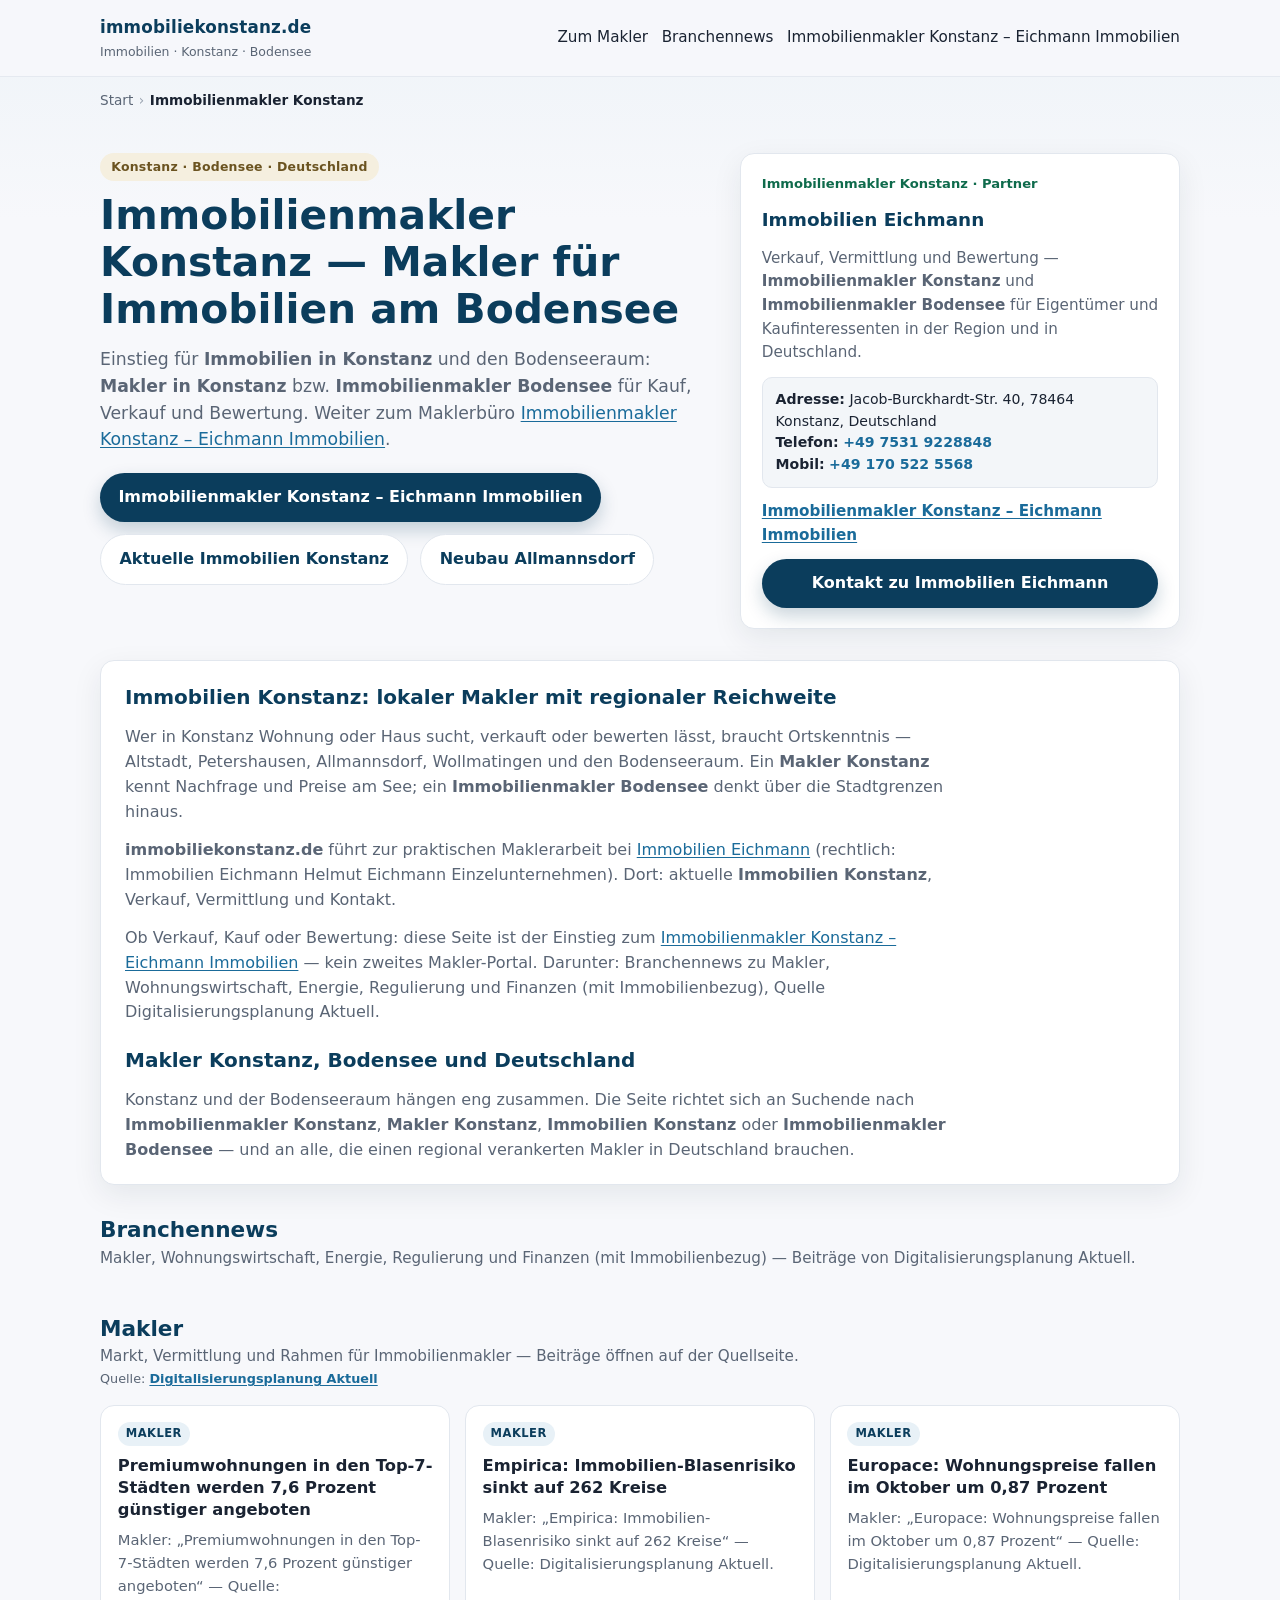
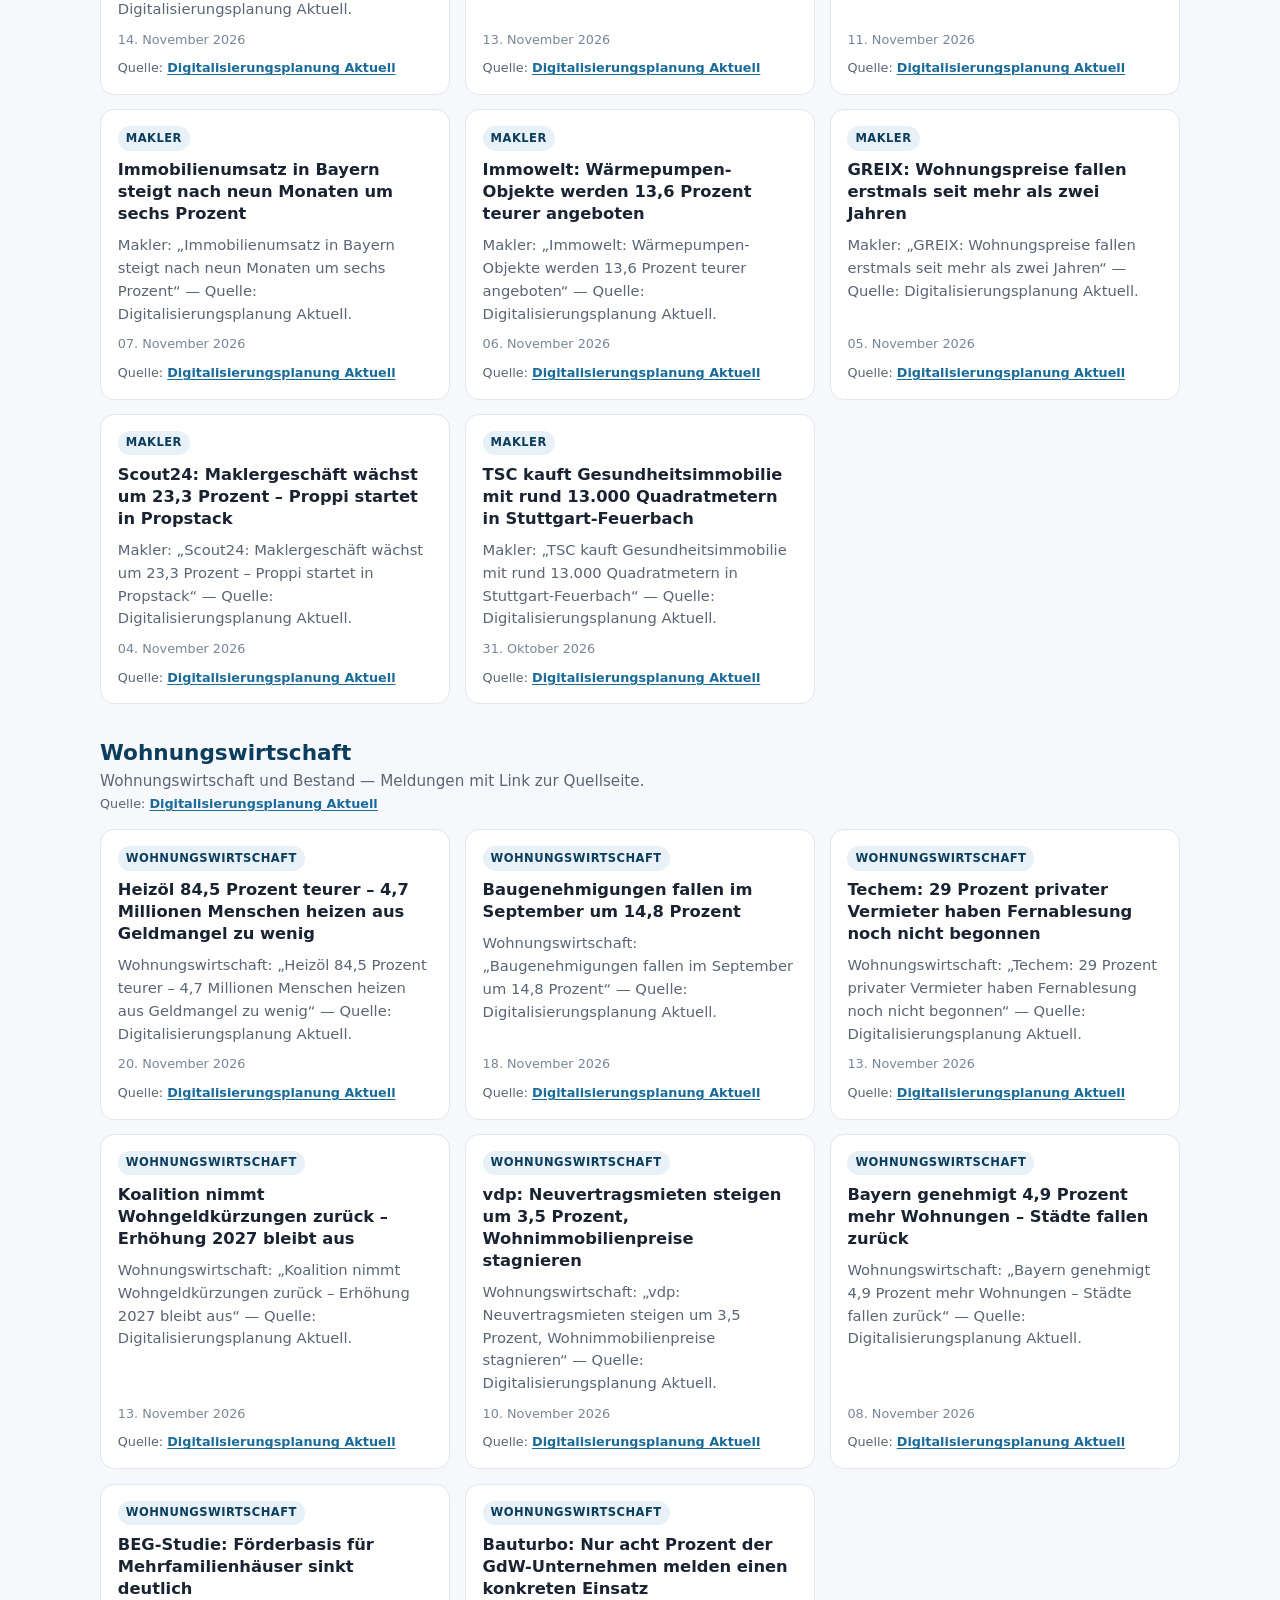
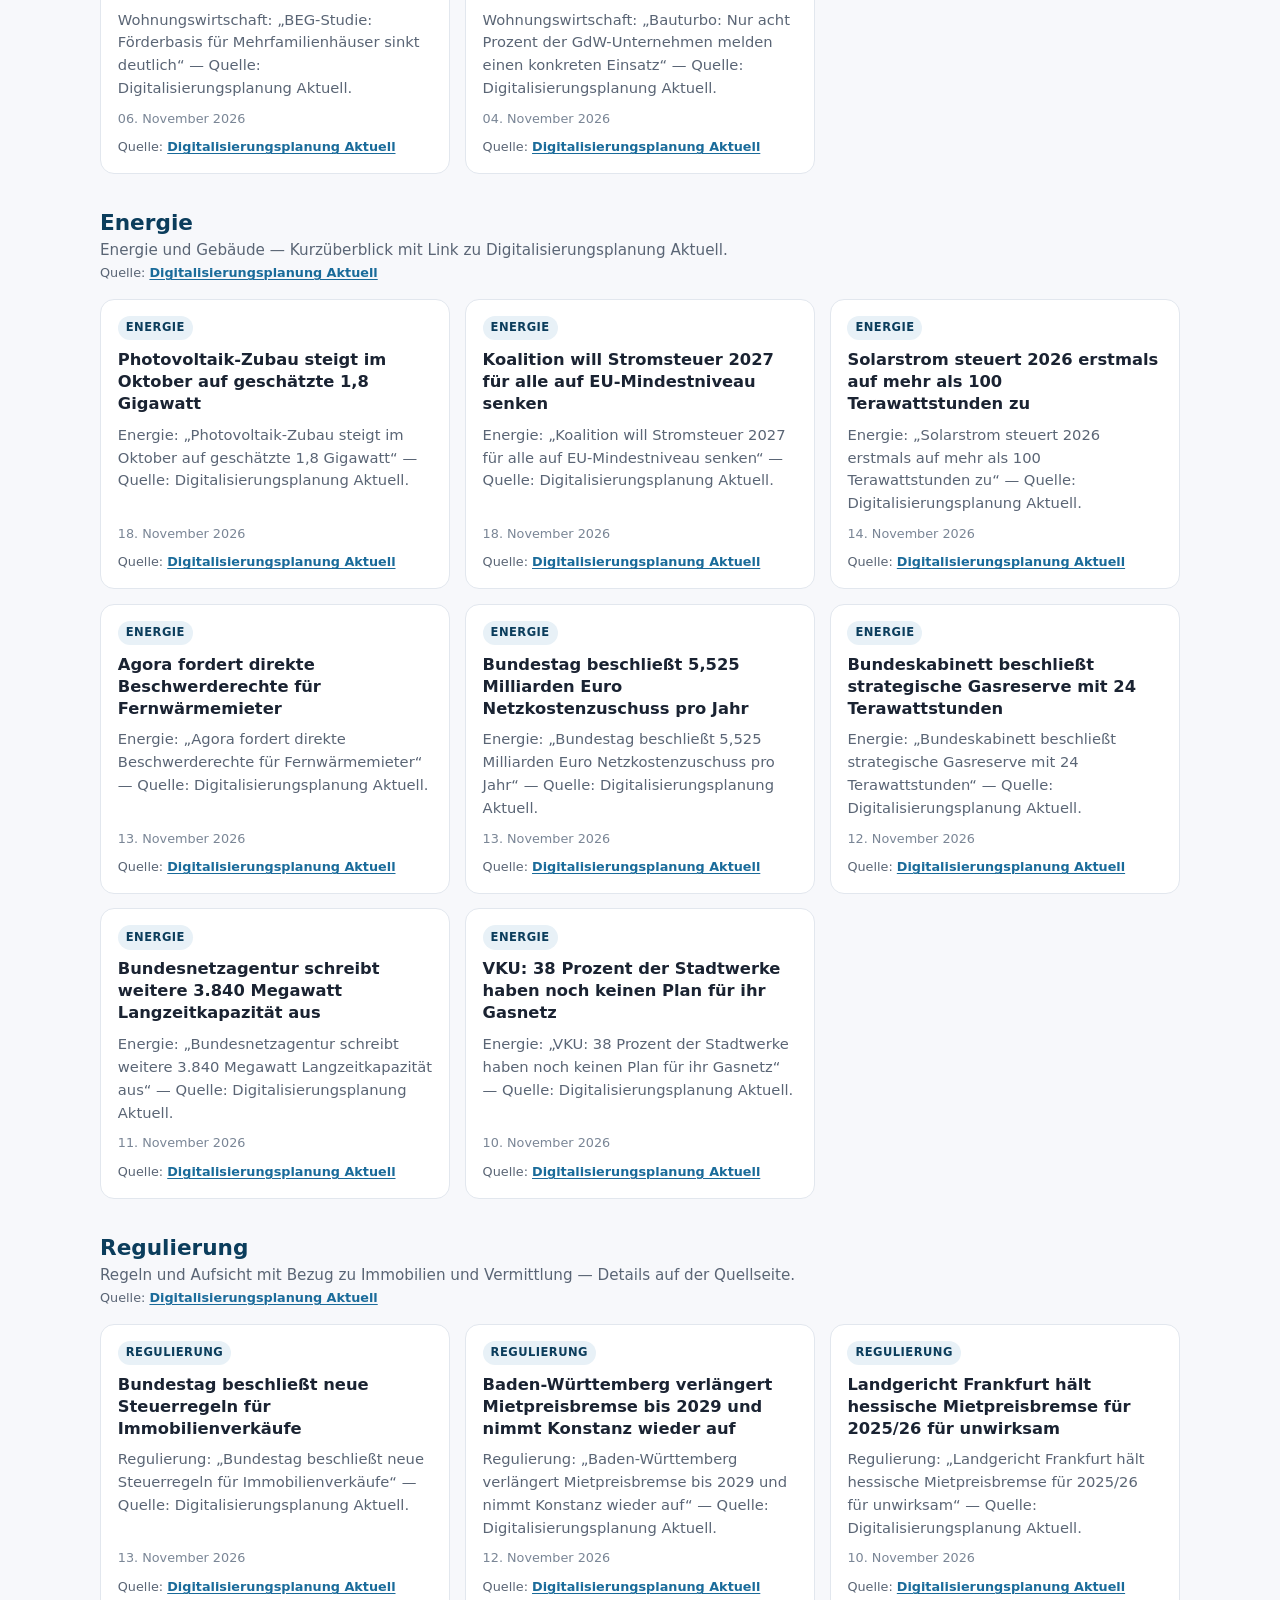
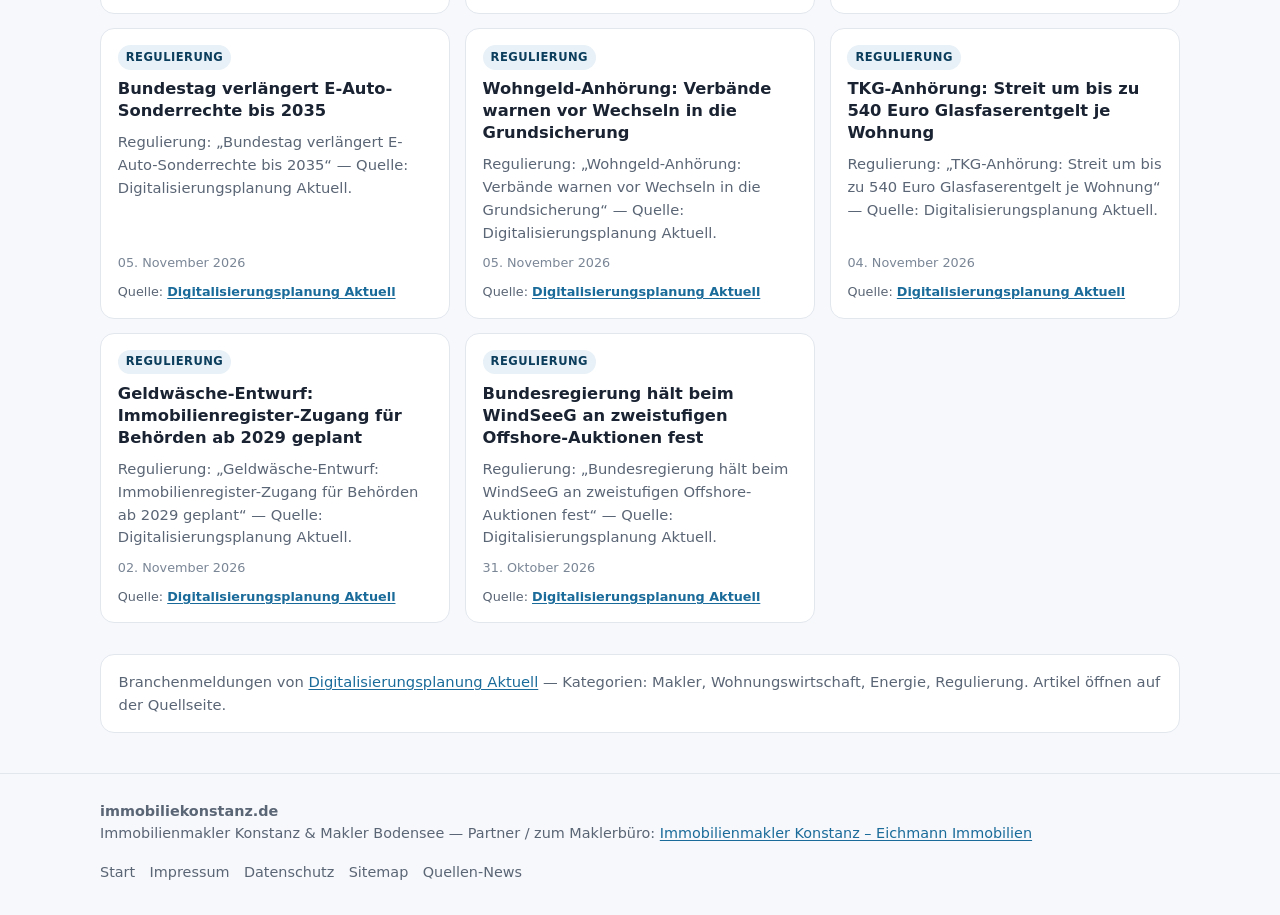
==== index.html @ 588bb0be "chore(news): refresh aggregated Branchennews" ====
<!DOCTYPE html>
<html lang="de">
<head>
  <meta charset="utf-8">
  <meta name="viewport" content="width=device-width, initial-scale=1">
  <title>Immobilienmakler Konstanz | Makler Konstanz &amp; Bodensee – Immobilien Eichmann</title>
  <meta name="description" content="Immobilienmakler Konstanz und Makler am Bodensee: immobiliekonstanz.de verweist auf Immobilien Eichmann — Partner und Maklerbüro für Kauf, Verkauf und Bewertung in Konstanz, der Region und in Deutschland.">
  <meta name="robots" content="index,follow">
  <meta name="geo.region" content="DE-BW">
  <meta name="geo.placename" content="Konstanz">
  <meta name="geo.position" content="47.6779;9.1732">
  <meta name="ICBM" content="47.6779, 9.1732">
  <link rel="canonical" href="https://immobiliekonstanz.de/">
  <meta property="og:type" content="website">
  <meta property="og:site_name" content="immobiliekonstanz.de">
  <meta property="og:title" content="Immobilienmakler Konstanz | Makler Konstanz &amp; Bodensee – Immobilien Eichmann">
  <meta property="og:description" content="Makler Konstanz und Immobilienmakler Bodensee: zum Maklerbüro Immobilien Eichmann für Objekte, Bewertung und Beratung in Konstanz und der Region.">
  <meta property="og:url" content="https://immobiliekonstanz.de/">
  <meta property="og:locale" content="de_DE">
  <meta property="og:image" content="https://immobilieneichmann.de/assets/share-card-plain-v2.jpg">
  <meta property="og:image:width" content="1200">
  <meta property="og:image:height" content="630">
  <meta property="og:image:alt" content="Immobilien Eichmann – Immobilienmakler in Konstanz">
  <meta name="twitter:card" content="summary_large_image">
  <meta name="twitter:title" content="Immobilienmakler Konstanz | Makler Konstanz – Immobilien Eichmann">
  <meta name="twitter:description" content="Landing für Immobilien und Makler in Konstanz am Bodensee — Partner: Immobilien Eichmann (Maklerbüro).">
  <meta name="twitter:image" content="https://immobilieneichmann.de/assets/share-card-plain-v2.jpg">
  <script type="application/ld+json">
  {
    "@context": "https://schema.org",
    "@graph": [
      {
        "@type": "WebSite",
        "@id": "https://immobiliekonstanz.de/#website",
        "url": "https://immobiliekonstanz.de/",
        "name": "immobiliekonstanz.de",
        "description": "Einstiegsseite für Immobilienmakler Konstanz, Makler Konstanz und Immobilien am Bodensee mit Verweis auf das Maklerbüro Immobilien Eichmann.",
        "inLanguage": "de-DE",
        "publisher": { "@id": "https://immobiliekonstanz.de/#localbusiness" }
      },
      {
        "@type": ["RealEstateAgent", "LocalBusiness"],
        "@id": "https://immobiliekonstanz.de/#localbusiness",
        "name": "Immobilien Eichmann",
        "legalName": "Immobilien Eichmann Helmut Eichmann Einzelunternehmen",
        "alternateName": ["Eichmann Immobilien", "immobiliekonstanz.de"],
        "url": "https://immobiliekonstanz.de/",
        "sameAs": [
          "https://immobilieneichmann.de/",
          "https://www.immowelt.de/profil/3b18336c6a2e401da38e9cc20268270d"
        ],
        "description": "Immobilienmakler in Konstanz und am Bodensee: Verkauf, Vermittlung und Bewertung von Immobilien in Konstanz, der Region und in Deutschland.",
        "telephone": ["+491705225568", "+4975319228848"],
        "email": "info@immobilien-eichmann.com",
        "image": "https://immobilieneichmann.de/assets/share-card-plain-v2.jpg",
        "logo": "https://immobilieneichmann.de/assets/logo.svg?v=house-orig-v1",
        "priceRange": "€€€",
        "address": {
          "@type": "PostalAddress",
          "streetAddress": "Jacob-Burckhardt-Str. 40",
          "addressLocality": "Konstanz",
          "postalCode": "78464",
          "addressRegion": "Baden-Württemberg",
          "addressCountry": "DE"
        },
        "geo": {
          "@type": "GeoCoordinates",
          "latitude": 47.6779,
          "longitude": 9.1732
        },
        "areaServed": [
          {
            "@type": "City",
            "name": "Konstanz",
            "containedInPlace": {
              "@type": "AdministrativeArea",
              "name": "Baden-Württemberg"
            }
          },
          {
            "@type": "AdministrativeArea",
            "name": "Bodensee"
          },
          {
            "@type": "Country",
            "name": "Deutschland"
          }
        ],
        "knowsAbout": [
          "Immobilienmakler Konstanz",
          "Makler Konstanz",
          "Immobilien Konstanz",
          "Immobilienmakler Bodensee",
          "Makler Deutschland",
          "Immobilienverkauf Konstanz",
          "Immobilienbewertung Konstanz"
        ],
        "founder": {
          "@type": "Person",
          "name": "Helmut Eichmann"
        },
        "openingHoursSpecification": {
          "@type": "OpeningHoursSpecification",
          "description": "Termine nach Vereinbarung"
        }
      },
      {
        "@type": "WebPage",
        "@id": "https://immobiliekonstanz.de/#webpage",
        "url": "https://immobiliekonstanz.de/",
        "name": "Immobilienmakler Konstanz | Makler Konstanz & Bodensee – Immobilien Eichmann",
        "isPartOf": { "@id": "https://immobiliekonstanz.de/#website"},
        "about": { "@id": "https://immobiliekonstanz.de/#localbusiness" },
        "primaryImageOfPage": {
          "@type": "ImageObject",
          "url": "https://immobilieneichmann.de/assets/share-card-plain-v2.jpg"
        },
        "description": "Einstiegsseite für Immobilienmakler Konstanz und Makler am Bodensee — Partner: Immobilien Eichmann (Maklerbüro).",
        "inLanguage": "de-DE",
        "relatedLink": "https://immobilieneichmann.de/",
        "significantLink": [
          "https://immobilieneichmann.de/",
          "https://immobilieneichmann.de/#angebote",
          "https://immobilieneichmann.de/kontakt.html"
        ],
        "breadcrumb": { "@id": "https://immobiliekonstanz.de/#breadcrumb" }
      },
      {
        "@type": "BreadcrumbList",
        "@id": "https://immobiliekonstanz.de/#breadcrumb",
        "itemListElement": [
          {
            "@type": "ListItem",
            "position": 1,
            "name": "Start",
            "item": "https://immobiliekonstanz.de/"
          },
          {
            "@type": "ListItem",
            "position": 2,
            "name": "Immobilienmakler Konstanz",
            "item": "https://immobiliekonstanz.de/#eichmann"
          }
        ]
      }
    ]
  }
  </script>
  <link rel="icon" href="/assets/favicon.svg" type="image/svg+xml">
  <link rel="icon" href="/assets/favicon-32.png" type="image/png" sizes="32x32">
  <link rel="apple-touch-icon" href="/assets/apple-touch-icon.png" sizes="180x180">
  <link rel="stylesheet" href="css/styles.css">
</head>
<body>
  <header class="site-header">
    <div class="shell header-inner">
      <a class="brand" href="/">
        <strong>immobiliekonstanz.de</strong>
        <span>Immobilien · Konstanz · Bodensee</span>
      </a>
      <nav class="nav" aria-label="Hauptnavigation">
        <a href="#eichmann">Zum Makler</a>
        <a href="#branchennews">Branchennews</a>
        <a href="https://immobilieneichmann.de/" rel="noopener noreferrer">Immobilienmakler Konstanz – Eichmann Immobilien</a>
      </nav>
    </div>
  </header>

  <main>
    <nav class="shell breadcrumb" aria-label="Brotkrumen">
      <ol>
        <li><a href="/">Start</a></li>
        <li aria-current="page">Immobilienmakler Konstanz</li>
      </ol>
    </nav>

    <section class="hero">
      <div class="shell hero-grid">
        <div>
          <span class="eyebrow">Konstanz · Bodensee · Deutschland</span>
          <h1>Immobilienmakler Konstanz — Makler für Immobilien am Bodensee</h1>
          <p class="lead">
            Einstieg für <strong>Immobilien in Konstanz</strong> und den Bodenseeraum:
            <strong>Makler in Konstanz</strong> bzw. <strong>Immobilienmakler Bodensee</strong> für Kauf,
            Verkauf und Bewertung.
            Weiter zum Maklerbüro
            <a href="https://immobilieneichmann.de/" rel="noopener noreferrer">Immobilienmakler Konstanz – Eichmann Immobilien</a>.
          </p>
          <div class="cta-row">
            <a class="button" href="https://immobilieneichmann.de/" rel="noopener noreferrer">Immobilienmakler Konstanz – Eichmann Immobilien</a>
            <a class="button secondary" href="https://immobilieneichmann.de/#angebote" rel="noopener noreferrer">Aktuelle Immobilien Konstanz</a>
            <a class="button secondary" href="https://immobilieneichmann.de/allmannsdorf.html" rel="noopener noreferrer">Neubau Allmannsdorf</a>
          </div>
        </div>
        <aside class="hero-card" id="eichmann">
          <p class="meta">Immobilienmakler Konstanz · Partner</p>
          <h2>Immobilien Eichmann</h2>
          <p>
            Verkauf, Vermittlung und Bewertung —
            <strong>Immobilienmakler Konstanz</strong> und <strong>Immobilienmakler Bodensee</strong>
            für Eigentümer und Kaufinteressenten in der Region und in Deutschland.
          </p>
          <p class="nap">
            <strong>Adresse:</strong> Jacob-Burckhardt-Str.&nbsp;40, 78464 Konstanz, Deutschland<br>
            <strong>Telefon:</strong> <a href="tel:+4975319228848">+49&nbsp;7531&nbsp;9228848</a><br>
            <strong>Mobil:</strong> <a href="tel:+491705225568">+49&nbsp;170&nbsp;522&nbsp;5568</a>
          </p>
          <p><a href="https://immobilieneichmann.de/" rel="noopener noreferrer"><strong>Immobilienmakler Konstanz – Eichmann Immobilien</strong></a></p>
          <a class="button" href="https://immobilieneichmann.de/kontakt.html" rel="noopener noreferrer">Kontakt zu Immobilien Eichmann</a>
        </aside>
      </div>
    </section>

    <section class="shell about-konstanz" aria-labelledby="about-heading">
      <div class="about-card">
        <h2 id="about-heading">Immobilien Konstanz: lokaler Makler mit regionaler Reichweite</h2>
        <p>
          Wer in Konstanz Wohnung oder Haus sucht, verkauft oder bewerten lässt, braucht Ortskenntnis —
          Altstadt, Petershausen, Allmannsdorf, Wollmatingen und den Bodenseeraum.
          Ein <strong>Makler Konstanz</strong> kennt Nachfrage und Preise am See; ein
          <strong>Immobilienmakler Bodensee</strong> denkt über die Stadtgrenzen hinaus.
        </p>
        <p>
          <strong>immobiliekonstanz.de</strong> führt zur praktischen Maklerarbeit bei
          <a href="https://immobilieneichmann.de/" rel="noopener noreferrer">Immobilien Eichmann</a>
          (rechtlich: Immobilien Eichmann Helmut Eichmann Einzelunternehmen). Dort: aktuelle
          <strong>Immobilien Konstanz</strong>, Verkauf, Vermittlung und Kontakt.
        </p>
        <p>
          Ob Verkauf, Kauf oder Bewertung: diese Seite ist der Einstieg zum
          <a href="https://immobilieneichmann.de/" rel="noopener noreferrer">Immobilienmakler Konstanz – Eichmann Immobilien</a>
          — kein zweites Makler-Portal. Darunter: Branchennews zu Makler, Wohnungswirtschaft, Energie, Regulierung und Finanzen (mit Immobilienbezug), Quelle Digitalisierungsplanung Aktuell.
        </p>
        <h2 id="region-heading">Makler Konstanz, Bodensee und Deutschland</h2>
        <p>
          Konstanz und der Bodenseeraum hängen eng zusammen. Die Seite richtet sich an Suchende nach
          <strong>Immobilienmakler Konstanz</strong>, <strong>Makler Konstanz</strong>,
          <strong>Immobilien Konstanz</strong> oder <strong>Immobilienmakler Bodensee</strong> —
          und an alle, die einen regional verankerten Makler in Deutschland brauchen.
        </p>
      </div>
    </section>

    <div class="shell" id="branchennews">
      <div class="section-head" style="margin-top:0.5rem">
        <div>
          <h2>Branchennews</h2>
          <p>Makler, Wohnungswirtschaft, Energie, Regulierung und Finanzen (mit Immobilienbezug) — Beiträge von Digitalisierungsplanung Aktuell.</p>
        </div>
      </div>

<!-- NEWS:START -->
<!-- generated: 2026-11-21T04:13:43.283Z -->
<section class="section" id="news-makler" data-category="Makler">
  <div class="section-head">
    <div>
      <h2>Makler</h2>
      <p>Markt, Vermittlung und Rahmen für Immobilienmakler — Beiträge öffnen auf der Quellseite.</p>
      <p class="source">Quelle: <a href="https://aktuell.digitalisierungsplanung.de/" rel="noopener noreferrer">Digitalisierungsplanung Aktuell</a></p>
    </div>
  </div>
  <div class="cards"><article class="card">
  <span class="tag">Makler</span>
  <h3><a href="https://aktuell.digitalisierungsplanung.de/artikel/premiumimmobilien-top7-q3-2026/" rel="noopener noreferrer">Premiumwohnungen in den Top-7-Städten werden 7,6 Prozent günstiger angeboten</a></h3>
  <p class="summary">Makler: „Premiumwohnungen in den Top-7-Städten werden 7,6 Prozent günstiger angeboten“ — Quelle: Digitalisierungsplanung Aktuell.</p>
  <p class="date">14. November 2026</p>
  <p class="source">Quelle: <a href="https://aktuell.digitalisierungsplanung.de/" rel="noopener noreferrer">Digitalisierungsplanung Aktuell</a></p>
</article>
<article class="card">
  <span class="tag">Makler</span>
  <h3><a href="https://aktuell.digitalisierungsplanung.de/artikel/empirica-blasenindex-q3-2026/" rel="noopener noreferrer">Empirica: Immobilien-Blasenrisiko sinkt auf 262 Kreise</a></h3>
  <p class="summary">Makler: „Empirica: Immobilien-Blasenrisiko sinkt auf 262 Kreise“ — Quelle: Digitalisierungsplanung Aktuell.</p>
  <p class="date">13. November 2026</p>
  <p class="source">Quelle: <a href="https://aktuell.digitalisierungsplanung.de/" rel="noopener noreferrer">Digitalisierungsplanung Aktuell</a></p>
</article>
<article class="card">
  <span class="tag">Makler</span>
  <h3><a href="https://aktuell.digitalisierungsplanung.de/artikel/europace-wohnungspreise-oktober-2026/" rel="noopener noreferrer">Europace: Wohnungspreise fallen im Oktober um 0,87 Prozent</a></h3>
  <p class="summary">Makler: „Europace: Wohnungspreise fallen im Oktober um 0,87 Prozent“ — Quelle: Digitalisierungsplanung Aktuell.</p>
  <p class="date">11. November 2026</p>
  <p class="source">Quelle: <a href="https://aktuell.digitalisierungsplanung.de/" rel="noopener noreferrer">Digitalisierungsplanung Aktuell</a></p>
</article>
<article class="card">
  <span class="tag">Makler</span>
  <h3><a href="https://aktuell.digitalisierungsplanung.de/artikel/ivd-bayern-immobilienumsatz-q3-2026/" rel="noopener noreferrer">Immobilienumsatz in Bayern steigt nach neun Monaten um sechs Prozent</a></h3>
  <p class="summary">Makler: „Immobilienumsatz in Bayern steigt nach neun Monaten um sechs Prozent“ — Quelle: Digitalisierungsplanung Aktuell.</p>
  <p class="date">07. November 2026</p>
  <p class="source">Quelle: <a href="https://aktuell.digitalisierungsplanung.de/" rel="noopener noreferrer">Digitalisierungsplanung Aktuell</a></p>
</article>
<article class="card">
  <span class="tag">Makler</span>
  <h3><a href="https://aktuell.digitalisierungsplanung.de/artikel/immowelt-heizungsart-angebotspreise/" rel="noopener noreferrer">Immowelt: Wärmepumpen-Objekte werden 13,6 Prozent teurer angeboten</a></h3>
  <p class="summary">Makler: „Immowelt: Wärmepumpen-Objekte werden 13,6 Prozent teurer angeboten“ — Quelle: Digitalisierungsplanung Aktuell.</p>
  <p class="date">06. November 2026</p>
  <p class="source">Quelle: <a href="https://aktuell.digitalisierungsplanung.de/" rel="noopener noreferrer">Digitalisierungsplanung Aktuell</a></p>
</article>
<article class="card">
  <span class="tag">Makler</span>
  <h3><a href="https://aktuell.digitalisierungsplanung.de/artikel/greix-kaufpreisindex-q3-wohnungspreise-minus/" rel="noopener noreferrer">GREIX: Wohnungspreise fallen erstmals seit mehr als zwei Jahren</a></h3>
  <p class="summary">Makler: „GREIX: Wohnungspreise fallen erstmals seit mehr als zwei Jahren“ — Quelle: Digitalisierungsplanung Aktuell.</p>
  <p class="date">05. November 2026</p>
  <p class="source">Quelle: <a href="https://aktuell.digitalisierungsplanung.de/" rel="noopener noreferrer">Digitalisierungsplanung Aktuell</a></p>
</article>
<article class="card">
  <span class="tag">Makler</span>
  <h3><a href="https://aktuell.digitalisierungsplanung.de/artikel/scout24-proppi-maklergeschaeft-q3-2026/" rel="noopener noreferrer">Scout24: Maklergeschäft wächst um 23,3 Prozent – Proppi startet in Propstack</a></h3>
  <p class="summary">Makler: „Scout24: Maklergeschäft wächst um 23,3 Prozent – Proppi startet in Propstack“ — Quelle: Digitalisierungsplanung Aktuell.</p>
  <p class="date">04. November 2026</p>
  <p class="source">Quelle: <a href="https://aktuell.digitalisierungsplanung.de/" rel="noopener noreferrer">Digitalisierungsplanung Aktuell</a></p>
</article>
<article class="card">
  <span class="tag">Makler</span>
  <h3><a href="https://aktuell.digitalisierungsplanung.de/artikel/tsc-gesundheitsimmobilie-stuttgart-feuerbach/" rel="noopener noreferrer">TSC kauft Gesundheitsimmobilie mit rund 13.000 Quadratmetern in Stuttgart-Feuerbach</a></h3>
  <p class="summary">Makler: „TSC kauft Gesundheitsimmobilie mit rund 13.000 Quadratmetern in Stuttgart-Feuerbach“ — Quelle: Digitalisierungsplanung Aktuell.</p>
  <p class="date">31. Oktober 2026</p>
  <p class="source">Quelle: <a href="https://aktuell.digitalisierungsplanung.de/" rel="noopener noreferrer">Digitalisierungsplanung Aktuell</a></p>
</article></div>
</section>
<section class="section" id="news-wohnungswirtschaft" data-category="Wohnungswirtschaft">
  <div class="section-head">
    <div>
      <h2>Wohnungswirtschaft</h2>
      <p>Wohnungswirtschaft und Bestand — Meldungen mit Link zur Quellseite.</p>
      <p class="source">Quelle: <a href="https://aktuell.digitalisierungsplanung.de/" rel="noopener noreferrer">Digitalisierungsplanung Aktuell</a></p>
    </div>
  </div>
  <div class="cards"><article class="card">
  <span class="tag">Wohnungswirtschaft</span>
  <h3><a href="https://aktuell.digitalisierungsplanung.de/artikel/heizoel-preise-energiearmut-destatis/" rel="noopener noreferrer">Heizöl 84,5 Prozent teurer – 4,7 Millionen Menschen heizen aus Geldmangel zu wenig</a></h3>
  <p class="summary">Wohnungswirtschaft: „Heizöl 84,5 Prozent teurer – 4,7 Millionen Menschen heizen aus Geldmangel zu wenig“ — Quelle: Digitalisierungsplanung Aktuell.</p>
  <p class="date">20. November 2026</p>
  <p class="source">Quelle: <a href="https://aktuell.digitalisierungsplanung.de/" rel="noopener noreferrer">Digitalisierungsplanung Aktuell</a></p>
</article>
<article class="card">
  <span class="tag">Wohnungswirtschaft</span>
  <h3><a href="https://aktuell.digitalisierungsplanung.de/artikel/baugenehmigungen-september-2026/" rel="noopener noreferrer">Baugenehmigungen fallen im September um 14,8 Prozent</a></h3>
  <p class="summary">Wohnungswirtschaft: „Baugenehmigungen fallen im September um 14,8 Prozent“ — Quelle: Digitalisierungsplanung Aktuell.</p>
  <p class="date">18. November 2026</p>
  <p class="source">Quelle: <a href="https://aktuell.digitalisierungsplanung.de/" rel="noopener noreferrer">Digitalisierungsplanung Aktuell</a></p>
</article>
<article class="card">
  <span class="tag">Wohnungswirtschaft</span>
  <h3><a href="https://aktuell.digitalisierungsplanung.de/artikel/techem-fernablesbare-messtechnik-frist/" rel="noopener noreferrer">Techem: 29 Prozent privater Vermieter haben Fernablesung noch nicht begonnen</a></h3>
  <p class="summary">Wohnungswirtschaft: „Techem: 29 Prozent privater Vermieter haben Fernablesung noch nicht begonnen“ — Quelle: Digitalisierungsplanung Aktuell.</p>
  <p class="date">13. November 2026</p>
  <p class="source">Quelle: <a href="https://aktuell.digitalisierungsplanung.de/" rel="noopener noreferrer">Digitalisierungsplanung Aktuell</a></p>
</article>
<article class="card">
  <span class="tag">Wohnungswirtschaft</span>
  <h3><a href="https://aktuell.digitalisierungsplanung.de/artikel/wohngeld-kuerzung-zurueckgenommen/" rel="noopener noreferrer">Koalition nimmt Wohngeldkürzungen zurück – Erhöhung 2027 bleibt aus</a></h3>
  <p class="summary">Wohnungswirtschaft: „Koalition nimmt Wohngeldkürzungen zurück – Erhöhung 2027 bleibt aus“ — Quelle: Digitalisierungsplanung Aktuell.</p>
  <p class="date">13. November 2026</p>
  <p class="source">Quelle: <a href="https://aktuell.digitalisierungsplanung.de/" rel="noopener noreferrer">Digitalisierungsplanung Aktuell</a></p>
</article>
<article class="card">
  <span class="tag">Wohnungswirtschaft</span>
  <h3><a href="https://aktuell.digitalisierungsplanung.de/artikel/vdp-mietanstieg-immobilienpreise-q3/" rel="noopener noreferrer">vdp: Neuvertragsmieten steigen um 3,5 Prozent, Wohnimmobilienpreise stagnieren</a></h3>
  <p class="summary">Wohnungswirtschaft: „vdp: Neuvertragsmieten steigen um 3,5 Prozent, Wohnimmobilienpreise stagnieren“ — Quelle: Digitalisierungsplanung Aktuell.</p>
  <p class="date">10. November 2026</p>
  <p class="source">Quelle: <a href="https://aktuell.digitalisierungsplanung.de/" rel="noopener noreferrer">Digitalisierungsplanung Aktuell</a></p>
</article>
<article class="card">
  <span class="tag">Wohnungswirtschaft</span>
  <h3><a href="https://aktuell.digitalisierungsplanung.de/artikel/bayern-baugenehmigungen-q3-2026/" rel="noopener noreferrer">Bayern genehmigt 4,9 Prozent mehr Wohnungen – Städte fallen zurück</a></h3>
  <p class="summary">Wohnungswirtschaft: „Bayern genehmigt 4,9 Prozent mehr Wohnungen – Städte fallen zurück“ — Quelle: Digitalisierungsplanung Aktuell.</p>
  <p class="date">08. November 2026</p>
  <p class="source">Quelle: <a href="https://aktuell.digitalisierungsplanung.de/" rel="noopener noreferrer">Digitalisierungsplanung Aktuell</a></p>
</article>
<article class="card">
  <span class="tag">Wohnungswirtschaft</span>
  <h3><a href="https://aktuell.digitalisierungsplanung.de/artikel/gdw-ifeu-beg-mehrfamilienhaus-foerderung/" rel="noopener noreferrer">BEG-Studie: Förderbasis für Mehrfamilienhäuser sinkt deutlich</a></h3>
  <p class="summary">Wohnungswirtschaft: „BEG-Studie: Förderbasis für Mehrfamilienhäuser sinkt deutlich“ — Quelle: Digitalisierungsplanung Aktuell.</p>
  <p class="date">06. November 2026</p>
  <p class="source">Quelle: <a href="https://aktuell.digitalisierungsplanung.de/" rel="noopener noreferrer">Digitalisierungsplanung Aktuell</a></p>
</article>
<article class="card">
  <span class="tag">Wohnungswirtschaft</span>
  <h3><a href="https://aktuell.digitalisierungsplanung.de/artikel/gdw-bauturbo-jahresbilanz-acht-prozent/" rel="noopener noreferrer">Bauturbo: Nur acht Prozent der GdW-Unternehmen melden einen konkreten Einsatz</a></h3>
  <p class="summary">Wohnungswirtschaft: „Bauturbo: Nur acht Prozent der GdW-Unternehmen melden einen konkreten Einsatz“ — Quelle: Digitalisierungsplanung Aktuell.</p>
  <p class="date">04. November 2026</p>
  <p class="source">Quelle: <a href="https://aktuell.digitalisierungsplanung.de/" rel="noopener noreferrer">Digitalisierungsplanung Aktuell</a></p>
</article></div>
</section>
<section class="section" id="news-energie" data-category="Energie">
  <div class="section-head">
    <div>
      <h2>Energie</h2>
      <p>Energie und Gebäude — Kurzüberblick mit Link zu Digitalisierungsplanung Aktuell.</p>
      <p class="source">Quelle: <a href="https://aktuell.digitalisierungsplanung.de/" rel="noopener noreferrer">Digitalisierungsplanung Aktuell</a></p>
    </div>
  </div>
  <div class="cards"><article class="card">
  <span class="tag">Energie</span>
  <h3><a href="https://aktuell.digitalisierungsplanung.de/artikel/pv-zubau-oktober-2026/" rel="noopener noreferrer">Photovoltaik-Zubau steigt im Oktober auf geschätzte 1,8 Gigawatt</a></h3>
  <p class="summary">Energie: „Photovoltaik-Zubau steigt im Oktober auf geschätzte 1,8 Gigawatt“ — Quelle: Digitalisierungsplanung Aktuell.</p>
  <p class="date">18. November 2026</p>
  <p class="source">Quelle: <a href="https://aktuell.digitalisierungsplanung.de/" rel="noopener noreferrer">Digitalisierungsplanung Aktuell</a></p>
</article>
<article class="card">
  <span class="tag">Energie</span>
  <h3><a href="https://aktuell.digitalisierungsplanung.de/artikel/stromsteuer-2027-koalition/" rel="noopener noreferrer">Koalition will Stromsteuer 2027 für alle auf EU-Mindestniveau senken</a></h3>
  <p class="summary">Energie: „Koalition will Stromsteuer 2027 für alle auf EU-Mindestniveau senken“ — Quelle: Digitalisierungsplanung Aktuell.</p>
  <p class="date">18. November 2026</p>
  <p class="source">Quelle: <a href="https://aktuell.digitalisierungsplanung.de/" rel="noopener noreferrer">Digitalisierungsplanung Aktuell</a></p>
</article>
<article class="card">
  <span class="tag">Energie</span>
  <h3><a href="https://aktuell.digitalisierungsplanung.de/artikel/solarstrom-100-terawattstunden-2026/" rel="noopener noreferrer">Solarstrom steuert 2026 erstmals auf mehr als 100 Terawattstunden zu</a></h3>
  <p class="summary">Energie: „Solarstrom steuert 2026 erstmals auf mehr als 100 Terawattstunden zu“ — Quelle: Digitalisierungsplanung Aktuell.</p>
  <p class="date">14. November 2026</p>
  <p class="source">Quelle: <a href="https://aktuell.digitalisierungsplanung.de/" rel="noopener noreferrer">Digitalisierungsplanung Aktuell</a></p>
</article>
<article class="card">
  <span class="tag">Energie</span>
  <h3><a href="https://aktuell.digitalisierungsplanung.de/artikel/agora-waermenetzpaket-mieterschutz/" rel="noopener noreferrer">Agora fordert direkte Beschwerderechte für Fernwärmemieter</a></h3>
  <p class="summary">Energie: „Agora fordert direkte Beschwerderechte für Fernwärmemieter“ — Quelle: Digitalisierungsplanung Aktuell.</p>
  <p class="date">13. November 2026</p>
  <p class="source">Quelle: <a href="https://aktuell.digitalisierungsplanung.de/" rel="noopener noreferrer">Digitalisierungsplanung Aktuell</a></p>
</article>
<article class="card">
  <span class="tag">Energie</span>
  <h3><a href="https://aktuell.digitalisierungsplanung.de/artikel/bundestag-netzkostenzuschuss-2027-2029/" rel="noopener noreferrer">Bundestag beschließt 5,525 Milliarden Euro Netzkostenzuschuss pro Jahr</a></h3>
  <p class="summary">Energie: „Bundestag beschließt 5,525 Milliarden Euro Netzkostenzuschuss pro Jahr“ — Quelle: Digitalisierungsplanung Aktuell.</p>
  <p class="date">13. November 2026</p>
  <p class="source">Quelle: <a href="https://aktuell.digitalisierungsplanung.de/" rel="noopener noreferrer">Digitalisierungsplanung Aktuell</a></p>
</article>
<article class="card">
  <span class="tag">Energie</span>
  <h3><a href="https://aktuell.digitalisierungsplanung.de/artikel/strategische-gasreserve-kabinettsbeschluss/" rel="noopener noreferrer">Bundeskabinett beschließt strategische Gasreserve mit 24 Terawattstunden</a></h3>
  <p class="summary">Energie: „Bundeskabinett beschließt strategische Gasreserve mit 24 Terawattstunden“ — Quelle: Digitalisierungsplanung Aktuell.</p>
  <p class="date">12. November 2026</p>
  <p class="source">Quelle: <a href="https://aktuell.digitalisierungsplanung.de/" rel="noopener noreferrer">Digitalisierungsplanung Aktuell</a></p>
</article>
<article class="card">
  <span class="tag">Energie</span>
  <h3><a href="https://aktuell.digitalisierungsplanung.de/artikel/bnetza-zweite-langzeitkapazitaeten-ausschreibung/" rel="noopener noreferrer">Bundesnetzagentur schreibt weitere 3.840 Megawatt Langzeitkapazität aus</a></h3>
  <p class="summary">Energie: „Bundesnetzagentur schreibt weitere 3.840 Megawatt Langzeitkapazität aus“ — Quelle: Digitalisierungsplanung Aktuell.</p>
  <p class="date">11. November 2026</p>
  <p class="source">Quelle: <a href="https://aktuell.digitalisierungsplanung.de/" rel="noopener noreferrer">Digitalisierungsplanung Aktuell</a></p>
</article>
<article class="card">
  <span class="tag">Energie</span>
  <h3><a href="https://aktuell.digitalisierungsplanung.de/artikel/vku-stadtwerke-gasnetze-umfrage/" rel="noopener noreferrer">VKU: 38 Prozent der Stadtwerke haben noch keinen Plan für ihr Gasnetz</a></h3>
  <p class="summary">Energie: „VKU: 38 Prozent der Stadtwerke haben noch keinen Plan für ihr Gasnetz“ — Quelle: Digitalisierungsplanung Aktuell.</p>
  <p class="date">10. November 2026</p>
  <p class="source">Quelle: <a href="https://aktuell.digitalisierungsplanung.de/" rel="noopener noreferrer">Digitalisierungsplanung Aktuell</a></p>
</article></div>
</section>
<section class="section" id="news-regulierung" data-category="Regulierung">
  <div class="section-head">
    <div>
      <h2>Regulierung</h2>
      <p>Regeln und Aufsicht mit Bezug zu Immobilien und Vermittlung — Details auf der Quellseite.</p>
      <p class="source">Quelle: <a href="https://aktuell.digitalisierungsplanung.de/" rel="noopener noreferrer">Digitalisierungsplanung Aktuell</a></p>
    </div>
  </div>
  <div class="cards"><article class="card">
  <span class="tag">Regulierung</span>
  <h3><a href="https://aktuell.digitalisierungsplanung.de/artikel/jahressteuergesetz-2026-immobilien/" rel="noopener noreferrer">Bundestag beschließt neue Steuerregeln für Immobilienverkäufe</a></h3>
  <p class="summary">Regulierung: „Bundestag beschließt neue Steuerregeln für Immobilienverkäufe“ — Quelle: Digitalisierungsplanung Aktuell.</p>
  <p class="date">13. November 2026</p>
  <p class="source">Quelle: <a href="https://aktuell.digitalisierungsplanung.de/" rel="noopener noreferrer">Digitalisierungsplanung Aktuell</a></p>
</article>
<article class="card">
  <span class="tag">Regulierung</span>
  <h3><a href="https://aktuell.digitalisierungsplanung.de/artikel/baden-wuerttemberg-mietpreisbremse-2029/" rel="noopener noreferrer">Baden-Württemberg verlängert Mietpreisbremse bis 2029 und nimmt Konstanz wieder auf</a></h3>
  <p class="summary">Regulierung: „Baden-Württemberg verlängert Mietpreisbremse bis 2029 und nimmt Konstanz wieder auf“ — Quelle: Digitalisierungsplanung Aktuell.</p>
  <p class="date">12. November 2026</p>
  <p class="source">Quelle: <a href="https://aktuell.digitalisierungsplanung.de/" rel="noopener noreferrer">Digitalisierungsplanung Aktuell</a></p>
</article>
<article class="card">
  <span class="tag">Regulierung</span>
  <h3><a href="https://aktuell.digitalisierungsplanung.de/artikel/hessen-mietpreisbremse-landgericht-unwirksam/" rel="noopener noreferrer">Landgericht Frankfurt hält hessische Mietpreisbremse für 2025/26 für unwirksam</a></h3>
  <p class="summary">Regulierung: „Landgericht Frankfurt hält hessische Mietpreisbremse für 2025/26 für unwirksam“ — Quelle: Digitalisierungsplanung Aktuell.</p>
  <p class="date">10. November 2026</p>
  <p class="source">Quelle: <a href="https://aktuell.digitalisierungsplanung.de/" rel="noopener noreferrer">Digitalisierungsplanung Aktuell</a></p>
</article>
<article class="card">
  <span class="tag">Regulierung</span>
  <h3><a href="https://aktuell.digitalisierungsplanung.de/artikel/bundestag-elektromobilitaetsgesetz-sonderrechte-2035/" rel="noopener noreferrer">Bundestag verlängert E-Auto-Sonderrechte bis 2035</a></h3>
  <p class="summary">Regulierung: „Bundestag verlängert E-Auto-Sonderrechte bis 2035“ — Quelle: Digitalisierungsplanung Aktuell.</p>
  <p class="date">05. November 2026</p>
  <p class="source">Quelle: <a href="https://aktuell.digitalisierungsplanung.de/" rel="noopener noreferrer">Digitalisierungsplanung Aktuell</a></p>
</article>
<article class="card">
  <span class="tag">Regulierung</span>
  <h3><a href="https://aktuell.digitalisierungsplanung.de/artikel/wohngeld-anhoerung-kuerzungen-grundsicherung/" rel="noopener noreferrer">Wohngeld-Anhörung: Verbände warnen vor Wechseln in die Grundsicherung</a></h3>
  <p class="summary">Regulierung: „Wohngeld-Anhörung: Verbände warnen vor Wechseln in die Grundsicherung“ — Quelle: Digitalisierungsplanung Aktuell.</p>
  <p class="date">05. November 2026</p>
  <p class="source">Quelle: <a href="https://aktuell.digitalisierungsplanung.de/" rel="noopener noreferrer">Digitalisierungsplanung Aktuell</a></p>
</article>
<article class="card">
  <span class="tag">Regulierung</span>
  <h3><a href="https://aktuell.digitalisierungsplanung.de/artikel/tkg-anhoerung-glasfaserentgelt-540-euro/" rel="noopener noreferrer">TKG-Anhörung: Streit um bis zu 540 Euro Glasfaserentgelt je Wohnung</a></h3>
  <p class="summary">Regulierung: „TKG-Anhörung: Streit um bis zu 540 Euro Glasfaserentgelt je Wohnung“ — Quelle: Digitalisierungsplanung Aktuell.</p>
  <p class="date">04. November 2026</p>
  <p class="source">Quelle: <a href="https://aktuell.digitalisierungsplanung.de/" rel="noopener noreferrer">Digitalisierungsplanung Aktuell</a></p>
</article>
<article class="card">
  <span class="tag">Regulierung</span>
  <h3><a href="https://aktuell.digitalisierungsplanung.de/artikel/geldwaesche-referentenentwurf-immobilienzugang-2029/" rel="noopener noreferrer">Geldwäsche-Entwurf: Immobilienregister-Zugang für Behörden ab 2029 geplant</a></h3>
  <p class="summary">Regulierung: „Geldwäsche-Entwurf: Immobilienregister-Zugang für Behörden ab 2029 geplant“ — Quelle: Digitalisierungsplanung Aktuell.</p>
  <p class="date">02. November 2026</p>
  <p class="source">Quelle: <a href="https://aktuell.digitalisierungsplanung.de/" rel="noopener noreferrer">Digitalisierungsplanung Aktuell</a></p>
</article>
<article class="card">
  <span class="tag">Regulierung</span>
  <h3><a href="https://aktuell.digitalisierungsplanung.de/artikel/windseeg-gegenaeusserung-regierung-indexierung/" rel="noopener noreferrer">Bundesregierung hält beim WindSeeG an zweistufigen Offshore-Auktionen fest</a></h3>
  <p class="summary">Regulierung: „Bundesregierung hält beim WindSeeG an zweistufigen Offshore-Auktionen fest“ — Quelle: Digitalisierungsplanung Aktuell.</p>
  <p class="date">31. Oktober 2026</p>
  <p class="source">Quelle: <a href="https://aktuell.digitalisierungsplanung.de/" rel="noopener noreferrer">Digitalisierungsplanung Aktuell</a></p>
</article></div>
</section>
<p class="note">Branchenmeldungen von <a href="https://aktuell.digitalisierungsplanung.de/" rel="noopener noreferrer">Digitalisierungsplanung Aktuell</a> — Kategorien: Makler, Wohnungswirtschaft, Energie, Regulierung. Artikel öffnen auf der Quellseite.</p>
<!-- NEWS:END -->
    </div>
  </main>

  <footer class="site-footer">
    <div class="shell footer-inner">
      <div>
        <strong>immobiliekonstanz.de</strong><br>
        Immobilienmakler Konstanz &amp; Makler Bodensee — Partner / zum Maklerbüro:
        <a href="https://immobilieneichmann.de/" rel="noopener noreferrer">Immobilienmakler Konstanz – Eichmann Immobilien</a>
      </div>
      <div class="footer-links">
        <a href="/">Start</a>
        <a href="impressum.html">Impressum</a>
        <a href="datenschutz.html">Datenschutz</a>
        <a href="/sitemap.xml">Sitemap</a>
        <a href="https://aktuell.digitalisierungsplanung.de/" rel="noopener noreferrer">Quellen-News</a>
      </div>
    </div>
  </footer>
</body>
</html>
---- css/styles.css ----
:root {
  --ink: #1a2332;
  --muted: #5a6575;
  --line: #e2e7ee;
  --bg: #f7f8fb;
  --card: #ffffff;
  --brand: #0b3d5c;
  --brand-2: #1a6b9a;
  --accent: #c4a35a;
  --accent-soft: #f5efdf;
  --ok: #0f6b4c;
  --radius: 14px;
  --shadow: 0 10px 30px rgba(15, 35, 55, 0.08);
  --max: 1080px;
  --font: "Segoe UI", system-ui, -apple-system, Roboto, "Helvetica Neue", Arial, sans-serif;
}

* { box-sizing: border-box; }
html { scroll-behavior: smooth; }
body {
  margin: 0;
  font-family: var(--font);
  color: var(--ink);
  background: linear-gradient(180deg, #eef3f8 0%, var(--bg) 220px);
  line-height: 1.55;
}
a { color: var(--brand-2); text-decoration-thickness: 1px; text-underline-offset: 2px; }
a:hover { color: var(--brand); }
img { max-width: 100%; height: auto; }
.shell { width: min(100% - 2rem, var(--max)); margin-inline: auto; }

.site-header {
  position: sticky; top: 0; z-index: 20;
  backdrop-filter: blur(10px);
  background: rgba(247, 248, 251, 0.9);
  border-bottom: 1px solid rgba(226, 231, 238, 0.8);
}
.header-inner {
  display: flex; align-items: center; justify-content: space-between;
  gap: 1rem; padding: 0.9rem 0;
}
.brand {
  display: flex; flex-direction: column; gap: 0.1rem;
  color: inherit; text-decoration: none;
}
.brand strong { font-size: 1.05rem; letter-spacing: 0.01em; color: var(--brand); }
.brand span { font-size: 0.78rem; color: var(--muted); }
.nav { display: flex; flex-wrap: wrap; gap: 0.85rem; align-items: center; }
.nav a { color: var(--ink); text-decoration: none; font-size: 0.95rem; }
.nav a:hover { color: var(--brand-2); }

.button {
  display: inline-flex; align-items: center; justify-content: center;
  gap: 0.4rem; padding: 0.75rem 1.15rem;
  border-radius: 999px; border: 0;
  background: var(--brand); color: #fff !important;
  text-decoration: none !important; font-weight: 600;
  box-shadow: 0 8px 18px rgba(11, 61, 92, 0.22);
}
.button:hover { background: var(--brand-2); color: #fff !important; }
.button.secondary {
  background: #fff; color: var(--brand) !important;
  border: 1px solid var(--line); box-shadow: none;
}
.button.secondary:hover { border-color: var(--brand-2); }

.hero {
  padding: 2.6rem 0 1.4rem;
}
.hero-grid {
  display: grid; gap: 1.5rem;
  grid-template-columns: 1.4fr 1fr;
  align-items: stretch;
}
.eyebrow {
  display: inline-block; margin-bottom: 0.7rem;
  padding: 0.28rem 0.7rem; border-radius: 999px;
  background: var(--accent-soft); color: #6b5320;
  font-size: 0.78rem; font-weight: 600; letter-spacing: 0.02em;
}
.hero h1 {
  margin: 0 0 0.8rem; font-size: clamp(1.8rem, 3.4vw, 2.55rem);
  line-height: 1.15; color: var(--brand);
}
.lead { font-size: 1.08rem; color: var(--muted); margin: 0 0 1.25rem; max-width: 42rem; }
.cta-row { display: flex; flex-wrap: wrap; gap: 0.75rem; }

.hero-card {
  background: var(--card); border: 1px solid var(--line);
  border-radius: var(--radius); padding: 1.25rem 1.3rem;
  box-shadow: var(--shadow);
  display: flex; flex-direction: column; gap: 0.75rem;
}
.hero-card h2 { margin: 0; font-size: 1.15rem; color: var(--brand); }
.hero-card p { margin: 0; color: var(--muted); font-size: 0.95rem; }
.hero-card .meta { font-size: 0.82rem; color: var(--ok); font-weight: 600; }

.section { padding: 1.6rem 0 0.4rem; }
.section-head {
  display: flex; align-items: end; justify-content: space-between;
  gap: 1rem; margin-bottom: 1rem; flex-wrap: wrap;
}
.section-head h2 { margin: 0; font-size: 1.35rem; color: var(--brand); }
.section-head p { margin: 0; color: var(--muted); font-size: 0.95rem; }

.cards {
  display: grid; gap: 0.9rem;
  grid-template-columns: repeat(auto-fill, minmax(260px, 1fr));
}
.card {
  background: var(--card); border: 1px solid var(--line);
  border-radius: var(--radius); padding: 1rem 1.05rem;
  display: flex; flex-direction: column; gap: 0.55rem;
  transition: transform 0.15s ease, box-shadow 0.15s ease;
}
.card:hover { transform: translateY(-2px); box-shadow: var(--shadow); }
.card .tag {
  align-self: start; font-size: 0.72rem; font-weight: 700;
  letter-spacing: 0.04em; text-transform: uppercase;
  color: var(--brand); background: #e8f1f7;
  padding: 0.2rem 0.5rem; border-radius: 999px;
}
.card h3 { margin: 0; font-size: 1.02rem; line-height: 1.35; }
.card h3 a { color: inherit; text-decoration: none; }
.card h3 a:hover { color: var(--brand-2); }
.card .summary { margin: 0; color: var(--muted); font-size: 0.92rem; flex: 1; }
.card .date { margin: 0; font-size: 0.8rem; color: #7a8696; }
.card .source, .section-head .source {
  margin: 0;
  font-size: 0.8rem;
  color: var(--muted);
}
.card .source a, .section-head .source a { font-weight: 600; }

.empty {
  border: 1px dashed var(--line); border-radius: var(--radius);
  padding: 1.2rem; color: var(--muted); background: rgba(255,255,255,0.6);
}

.note {
  margin: 1.5rem 0 0; padding: 1rem 1.1rem;
  background: #fff; border: 1px solid var(--line); border-radius: var(--radius);
  color: var(--muted); font-size: 0.92rem;
}

.site-footer {
  margin-top: 2.5rem; padding: 1.6rem 0 2rem;
  border-top: 1px solid var(--line); color: var(--muted); font-size: 0.9rem;
}
.footer-inner {
  display: flex; flex-wrap: wrap; gap: 1rem;
  justify-content: space-between; align-items: start;
}
.footer-links { display: flex; flex-wrap: wrap; gap: 0.9rem; }
.footer-links a { color: var(--muted); text-decoration: none; }
.footer-links a:hover { color: var(--brand-2); }

.legal-page { padding: 2rem 0 3rem; }
.legal-page h1 { color: var(--brand); margin-top: 0; }
.legal-page .box {
  background: var(--card); border: 1px solid var(--line);
  border-radius: var(--radius); padding: 1.25rem 1.4rem; box-shadow: var(--shadow);
}

@media (max-width: 820px) {
  .hero-grid { grid-template-columns: 1fr; }
  .header-inner { align-items: start; flex-direction: column; }
}

.about-konstanz { margin: 0.5rem auto 1.75rem; }
.about-card {
  background: var(--card);
  border: 1px solid var(--line);
  border-radius: var(--radius);
  padding: 1.35rem 1.5rem;
  box-shadow: var(--shadow);
}
.about-card h2 {
  margin: 0 0 0.75rem;
  font-size: 1.25rem;
  color: var(--brand);
}
.about-card p {
  margin: 0 0 0.85rem;
  color: var(--muted);
  line-height: 1.55;
  max-width: 52rem;
}
.about-card p:last-child { margin-bottom: 0; }

.breadcrumb {
  padding: 0.85rem 0 0;
  font-size: 0.85rem;
  color: var(--muted);
}
.breadcrumb ol {
  list-style: none;
  margin: 0;
  padding: 0;
  display: flex;
  flex-wrap: wrap;
  gap: 0.35rem;
  align-items: center;
}
.breadcrumb li:not(:last-child)::after {
  content: "›";
  margin-left: 0.35rem;
  color: #9aa3b0;
}
.breadcrumb a {
  color: var(--muted);
  text-decoration: none;
}
.breadcrumb a:hover { color: var(--brand-2); }
.breadcrumb [aria-current="page"] { color: var(--ink); font-weight: 600; }

.hero-card .nap {
  font-size: 0.88rem;
  line-height: 1.55;
  color: var(--ink);
  padding: 0.7rem 0.8rem;
  background: #f3f6f9;
  border-radius: 10px;
  border: 1px solid var(--line);
}
.hero-card .nap a { color: var(--brand-2); text-decoration: none; font-weight: 600; }
.hero-card .nap a:hover { text-decoration: underline; }

.about-card h2 + h2,
.about-card h2#region-heading {
  margin-top: 1.25rem;
}
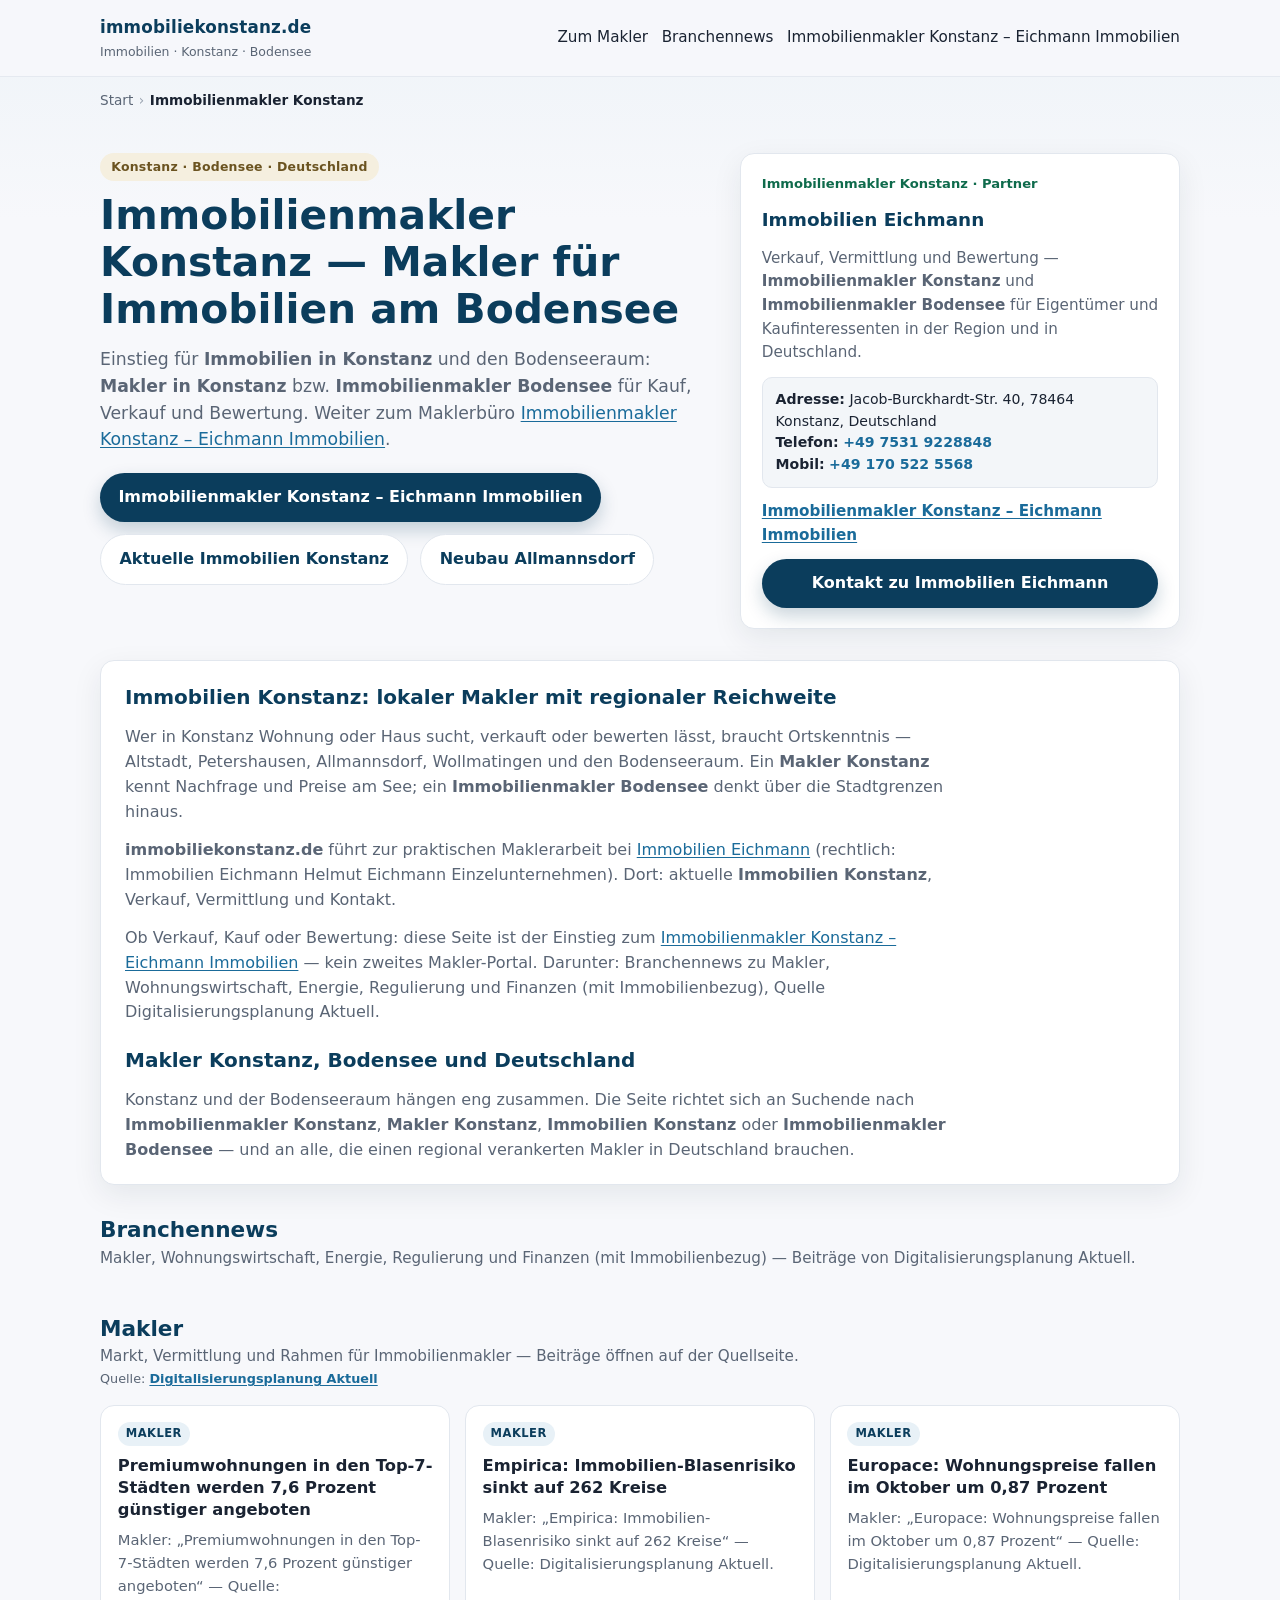
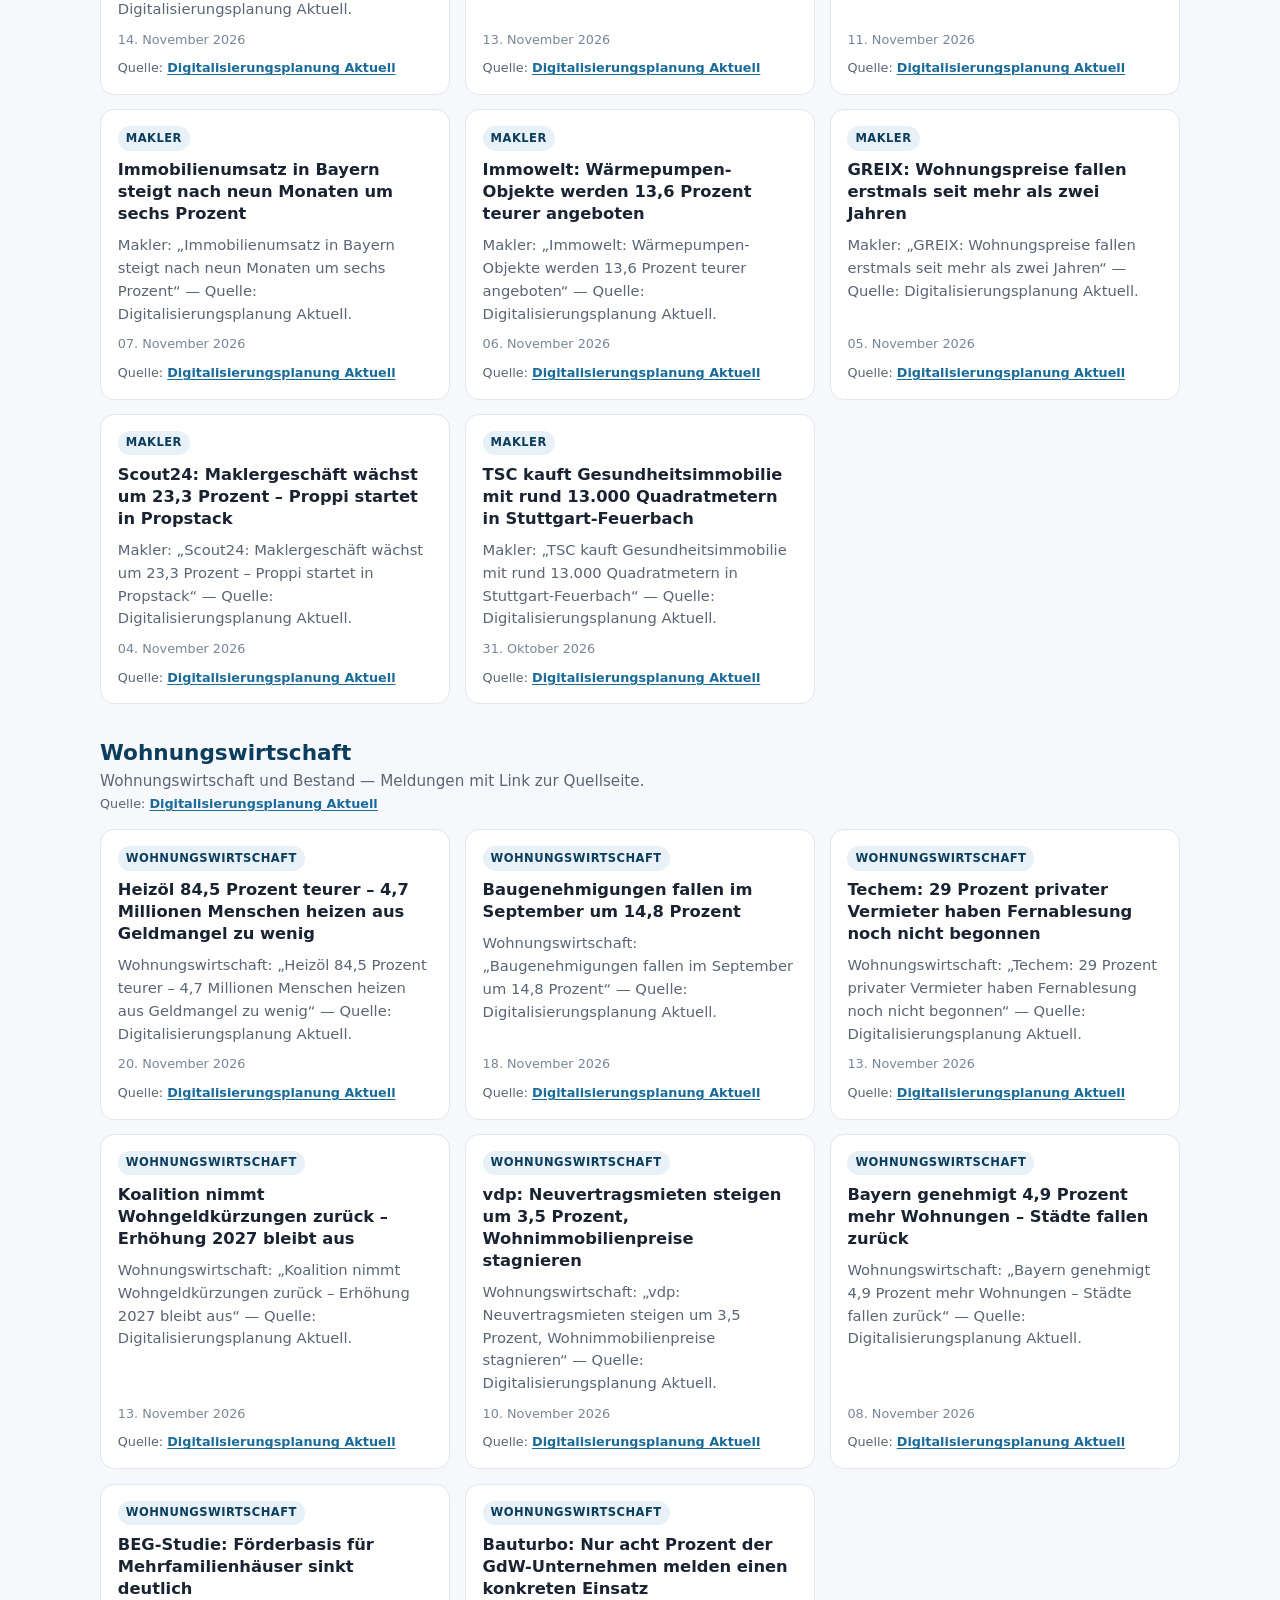
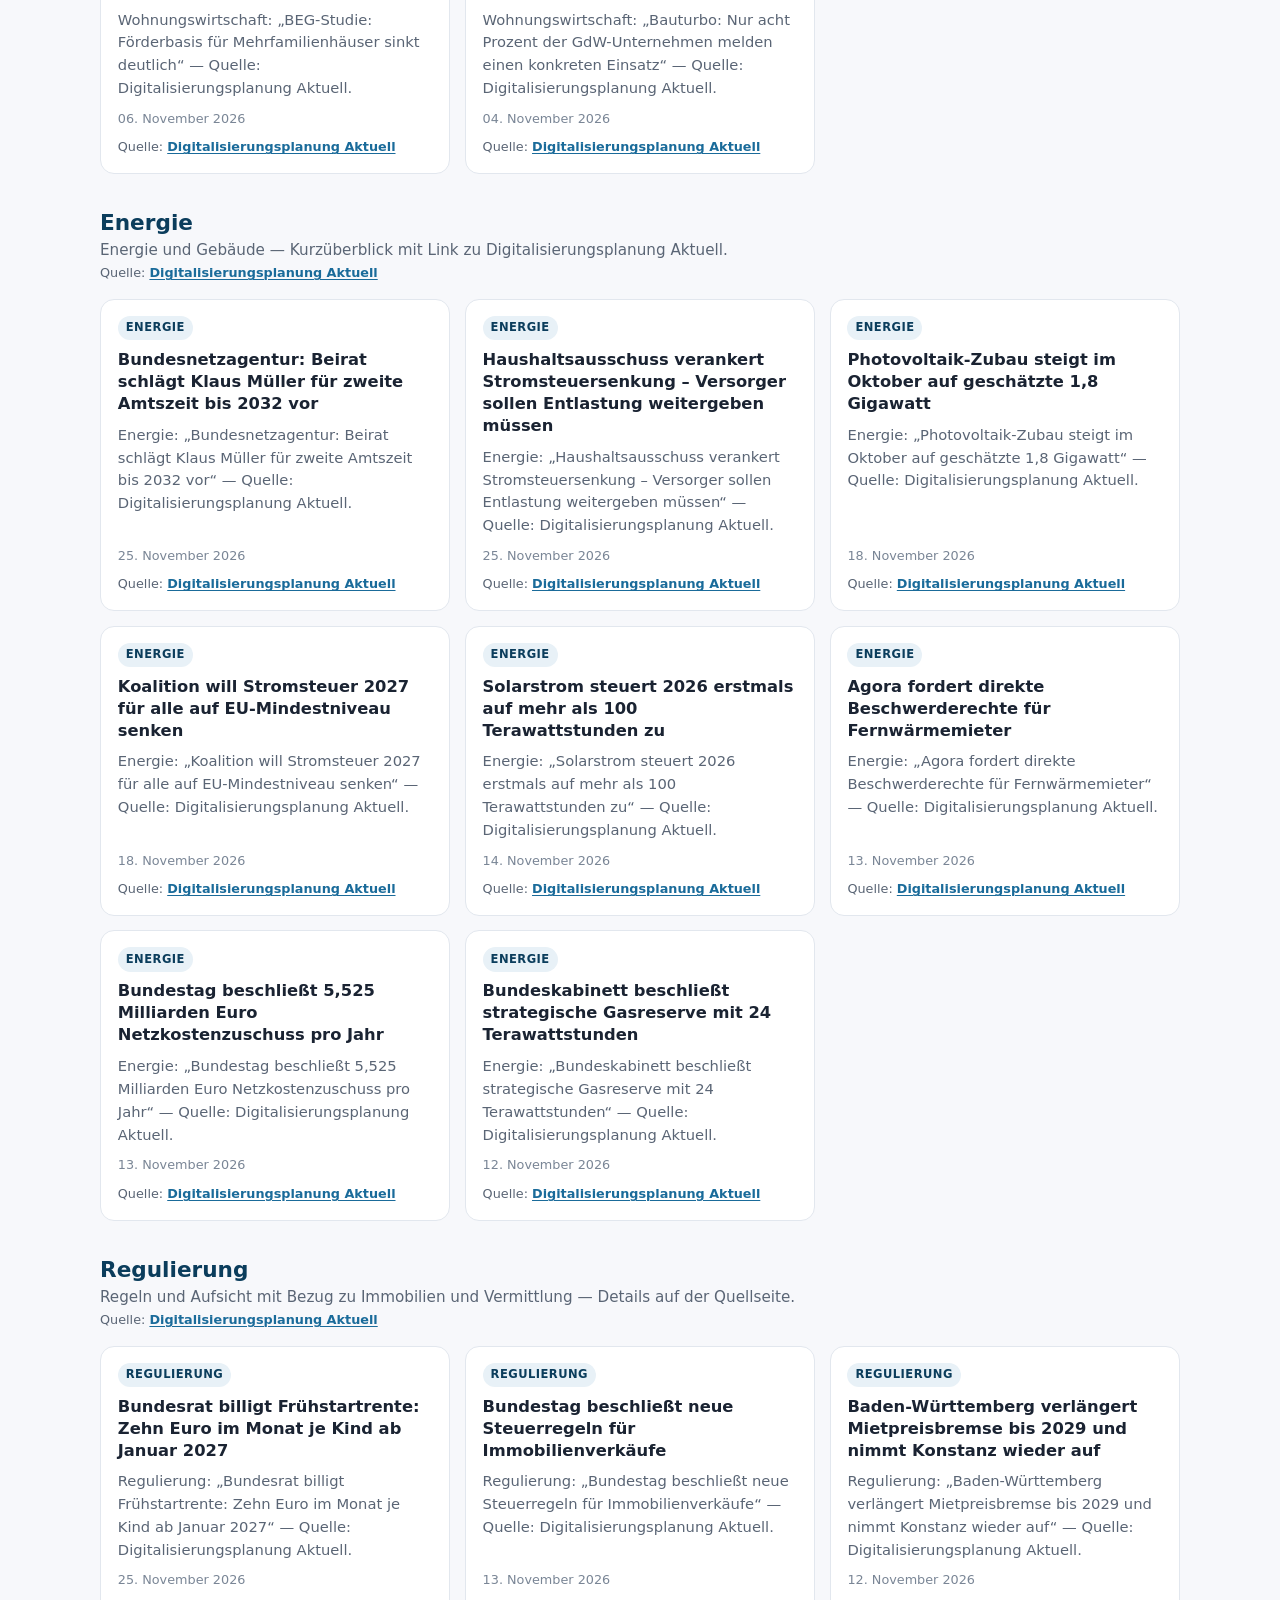
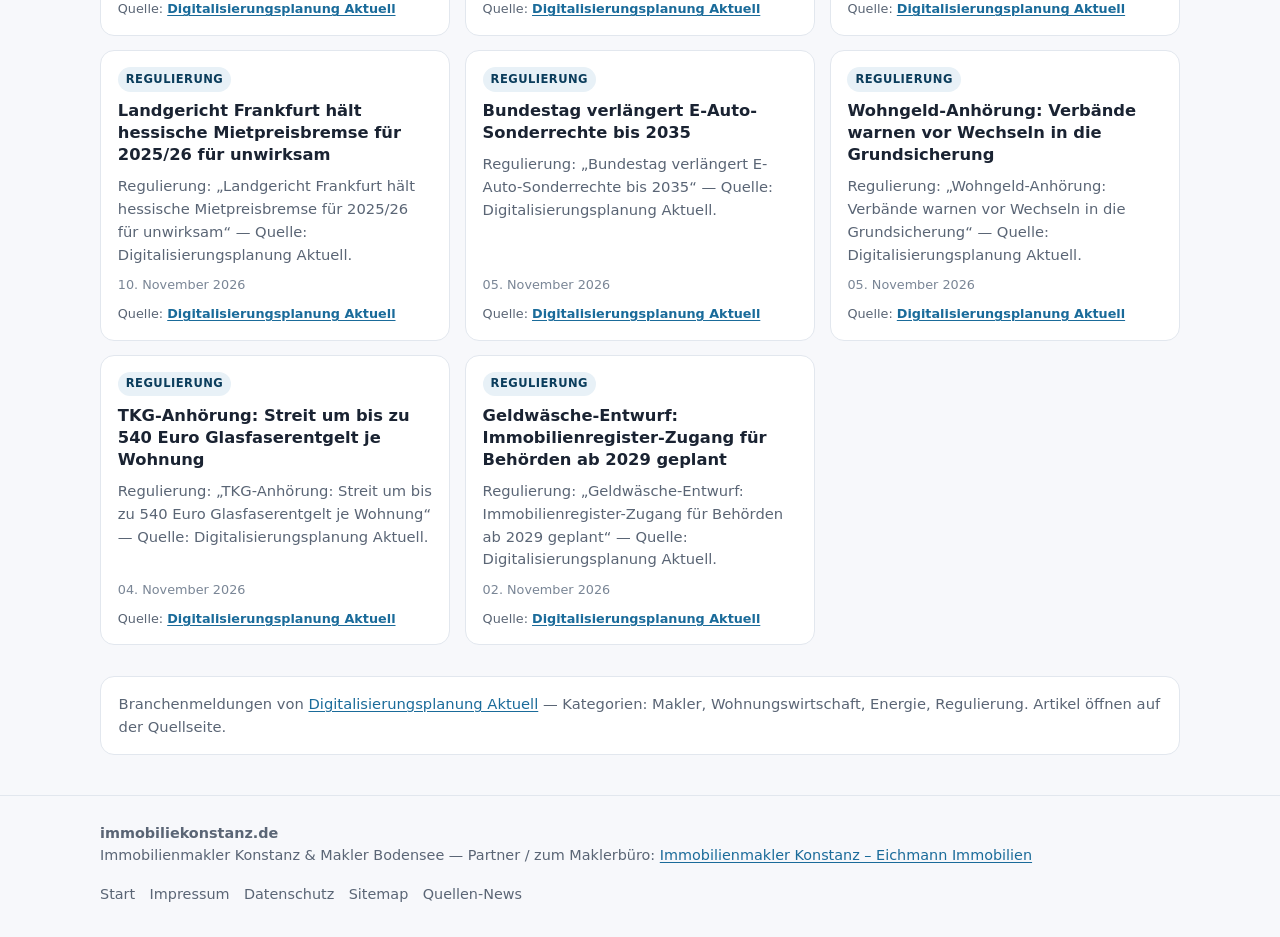
==== commit 4a500e9c: "chore(news): refresh aggregated Branchennews" ====
--- a/index.html
+++ b/index.html
@@ -250,7 +250,7 @@
       </div>
 
 <!-- NEWS:START -->
-<!-- generated: 2026-11-21T04:13:43.283Z -->
+<!-- generated: 2026-11-26T04:14:14.489Z -->
 <section class="section" id="news-makler" data-category="Makler">
   <div class="section-head">
     <div>
@@ -391,6 +391,20 @@
   </div>
   <div class="cards"><article class="card">
   <span class="tag">Energie</span>
+  <h3><a href="https://aktuell.digitalisierungsplanung.de/artikel/bundesnetzagentur-klaus-mueller-zweite-amtszeit/" rel="noopener noreferrer">Bundesnetzagentur: Beirat schlägt Klaus Müller für zweite Amtszeit bis 2032 vor</a></h3>
+  <p class="summary">Energie: „Bundesnetzagentur: Beirat schlägt Klaus Müller für zweite Amtszeit bis 2032 vor“ — Quelle: Digitalisierungsplanung Aktuell.</p>
+  <p class="date">25. November 2026</p>
+  <p class="source">Quelle: <a href="https://aktuell.digitalisierungsplanung.de/" rel="noopener noreferrer">Digitalisierungsplanung Aktuell</a></p>
+</article>
+<article class="card">
+  <span class="tag">Energie</span>
+  <h3><a href="https://aktuell.digitalisierungsplanung.de/artikel/stromsteuer-haushaltsausschuss-weitergabepflicht/" rel="noopener noreferrer">Haushaltsausschuss verankert Stromsteuersenkung – Versorger sollen Entlastung weitergeben müssen</a></h3>
+  <p class="summary">Energie: „Haushaltsausschuss verankert Stromsteuersenkung – Versorger sollen Entlastung weitergeben müssen“ — Quelle: Digitalisierungsplanung Aktuell.</p>
+  <p class="date">25. November 2026</p>
+  <p class="source">Quelle: <a href="https://aktuell.digitalisierungsplanung.de/" rel="noopener noreferrer">Digitalisierungsplanung Aktuell</a></p>
+</article>
+<article class="card">
+  <span class="tag">Energie</span>
   <h3><a href="https://aktuell.digitalisierungsplanung.de/artikel/pv-zubau-oktober-2026/" rel="noopener noreferrer">Photovoltaik-Zubau steigt im Oktober auf geschätzte 1,8 Gigawatt</a></h3>
   <p class="summary">Energie: „Photovoltaik-Zubau steigt im Oktober auf geschätzte 1,8 Gigawatt“ — Quelle: Digitalisierungsplanung Aktuell.</p>
   <p class="date">18. November 2026</p>
@@ -429,20 +443,6 @@
   <h3><a href="https://aktuell.digitalisierungsplanung.de/artikel/strategische-gasreserve-kabinettsbeschluss/" rel="noopener noreferrer">Bundeskabinett beschließt strategische Gasreserve mit 24 Terawattstunden</a></h3>
   <p class="summary">Energie: „Bundeskabinett beschließt strategische Gasreserve mit 24 Terawattstunden“ — Quelle: Digitalisierungsplanung Aktuell.</p>
   <p class="date">12. November 2026</p>
-  <p class="source">Quelle: <a href="https://aktuell.digitalisierungsplanung.de/" rel="noopener noreferrer">Digitalisierungsplanung Aktuell</a></p>
-</article>
-<article class="card">
-  <span class="tag">Energie</span>
-  <h3><a href="https://aktuell.digitalisierungsplanung.de/artikel/bnetza-zweite-langzeitkapazitaeten-ausschreibung/" rel="noopener noreferrer">Bundesnetzagentur schreibt weitere 3.840 Megawatt Langzeitkapazität aus</a></h3>
-  <p class="summary">Energie: „Bundesnetzagentur schreibt weitere 3.840 Megawatt Langzeitkapazität aus“ — Quelle: Digitalisierungsplanung Aktuell.</p>
-  <p class="date">11. November 2026</p>
-  <p class="source">Quelle: <a href="https://aktuell.digitalisierungsplanung.de/" rel="noopener noreferrer">Digitalisierungsplanung Aktuell</a></p>
-</article>
-<article class="card">
-  <span class="tag">Energie</span>
-  <h3><a href="https://aktuell.digitalisierungsplanung.de/artikel/vku-stadtwerke-gasnetze-umfrage/" rel="noopener noreferrer">VKU: 38 Prozent der Stadtwerke haben noch keinen Plan für ihr Gasnetz</a></h3>
-  <p class="summary">Energie: „VKU: 38 Prozent der Stadtwerke haben noch keinen Plan für ihr Gasnetz“ — Quelle: Digitalisierungsplanung Aktuell.</p>
-  <p class="date">10. November 2026</p>
   <p class="source">Quelle: <a href="https://aktuell.digitalisierungsplanung.de/" rel="noopener noreferrer">Digitalisierungsplanung Aktuell</a></p>
 </article></div>
 </section>
@@ -456,6 +456,13 @@
   </div>
   <div class="cards"><article class="card">
   <span class="tag">Regulierung</span>
+  <h3><a href="https://aktuell.digitalisierungsplanung.de/artikel/fruehstartrente-bundesrat-zustimmung/" rel="noopener noreferrer">Bundesrat billigt Frühstartrente: Zehn Euro im Monat je Kind ab Januar 2027</a></h3>
+  <p class="summary">Regulierung: „Bundesrat billigt Frühstartrente: Zehn Euro im Monat je Kind ab Januar 2027“ — Quelle: Digitalisierungsplanung Aktuell.</p>
+  <p class="date">25. November 2026</p>
+  <p class="source">Quelle: <a href="https://aktuell.digitalisierungsplanung.de/" rel="noopener noreferrer">Digitalisierungsplanung Aktuell</a></p>
+</article>
+<article class="card">
+  <span class="tag">Regulierung</span>
   <h3><a href="https://aktuell.digitalisierungsplanung.de/artikel/jahressteuergesetz-2026-immobilien/" rel="noopener noreferrer">Bundestag beschließt neue Steuerregeln für Immobilienverkäufe</a></h3>
   <p class="summary">Regulierung: „Bundestag beschließt neue Steuerregeln für Immobilienverkäufe“ — Quelle: Digitalisierungsplanung Aktuell.</p>
   <p class="date">13. November 2026</p>
@@ -501,13 +508,6 @@
   <h3><a href="https://aktuell.digitalisierungsplanung.de/artikel/geldwaesche-referentenentwurf-immobilienzugang-2029/" rel="noopener noreferrer">Geldwäsche-Entwurf: Immobilienregister-Zugang für Behörden ab 2029 geplant</a></h3>
   <p class="summary">Regulierung: „Geldwäsche-Entwurf: Immobilienregister-Zugang für Behörden ab 2029 geplant“ — Quelle: Digitalisierungsplanung Aktuell.</p>
   <p class="date">02. November 2026</p>
-  <p class="source">Quelle: <a href="https://aktuell.digitalisierungsplanung.de/" rel="noopener noreferrer">Digitalisierungsplanung Aktuell</a></p>
-</article>
-<article class="card">
-  <span class="tag">Regulierung</span>
-  <h3><a href="https://aktuell.digitalisierungsplanung.de/artikel/windseeg-gegenaeusserung-regierung-indexierung/" rel="noopener noreferrer">Bundesregierung hält beim WindSeeG an zweistufigen Offshore-Auktionen fest</a></h3>
-  <p class="summary">Regulierung: „Bundesregierung hält beim WindSeeG an zweistufigen Offshore-Auktionen fest“ — Quelle: Digitalisierungsplanung Aktuell.</p>
-  <p class="date">31. Oktober 2026</p>
   <p class="source">Quelle: <a href="https://aktuell.digitalisierungsplanung.de/" rel="noopener noreferrer">Digitalisierungsplanung Aktuell</a></p>
 </article></div>
 </section>
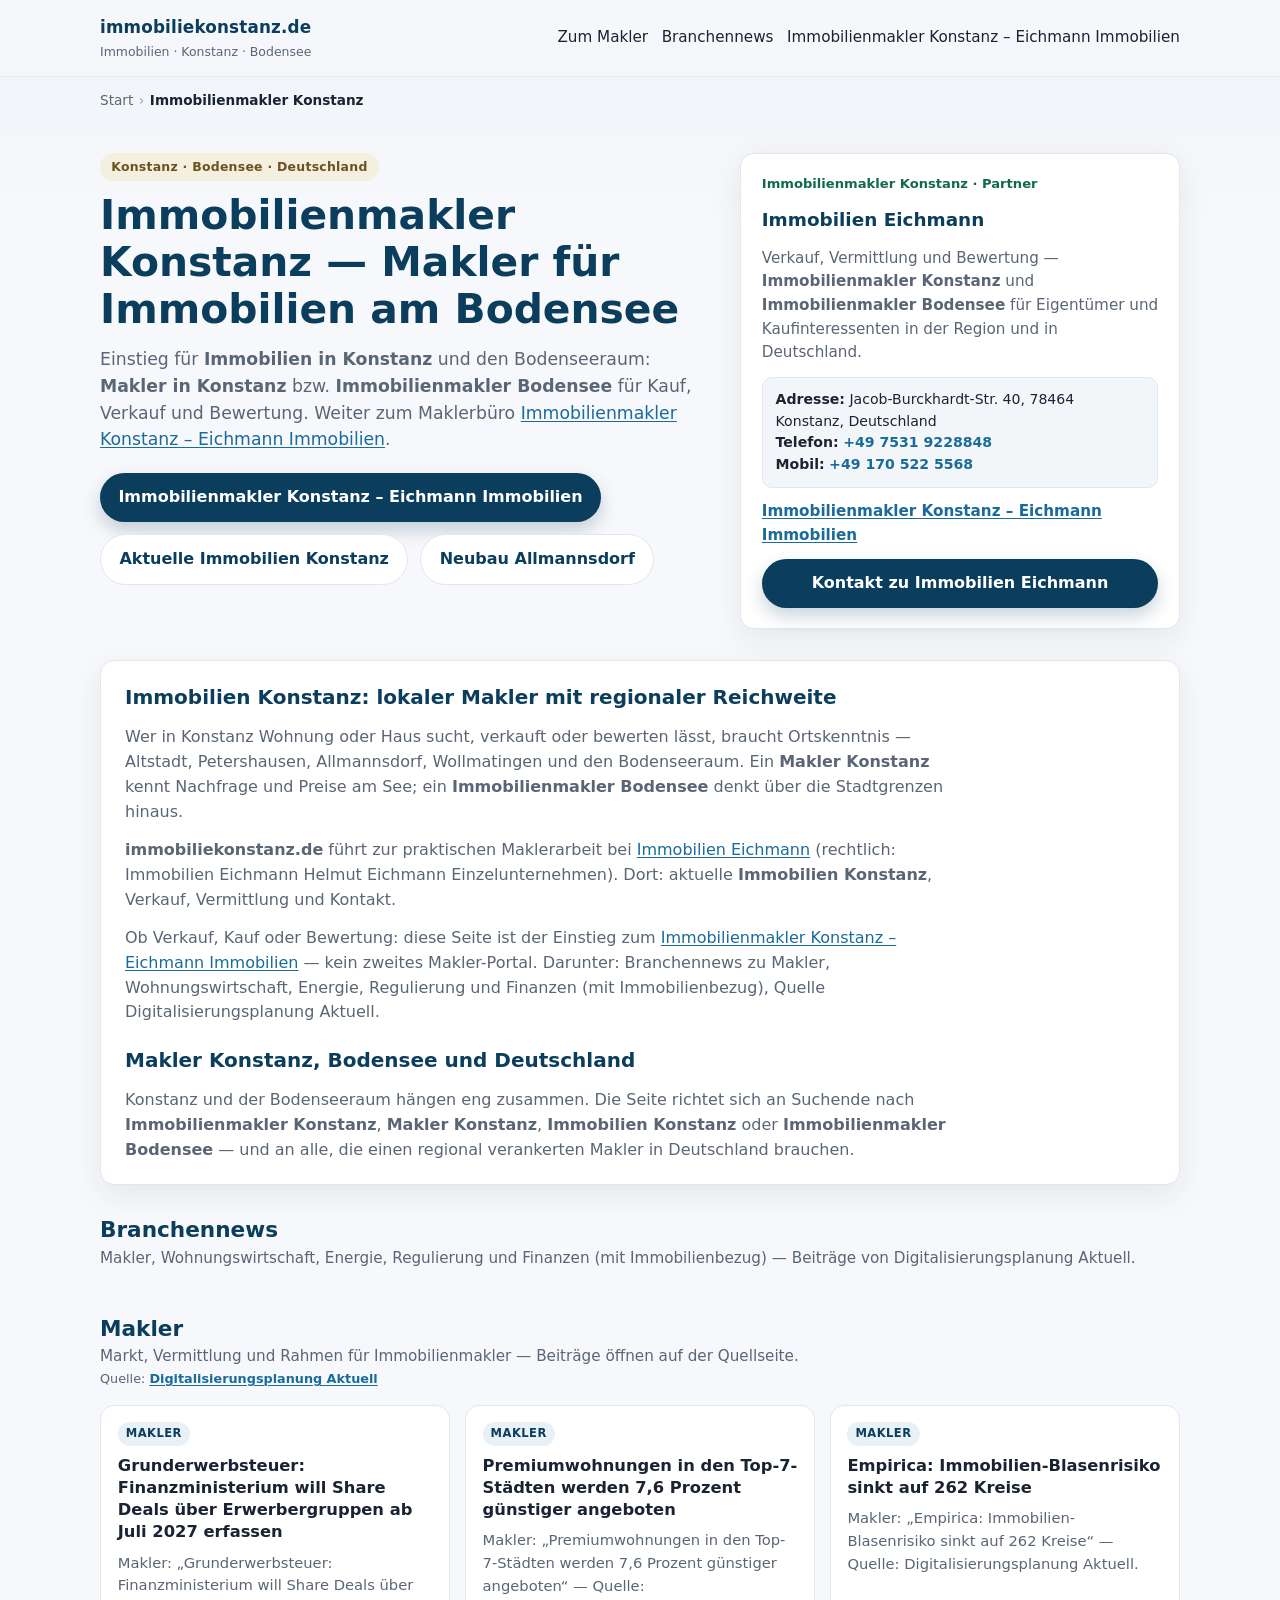
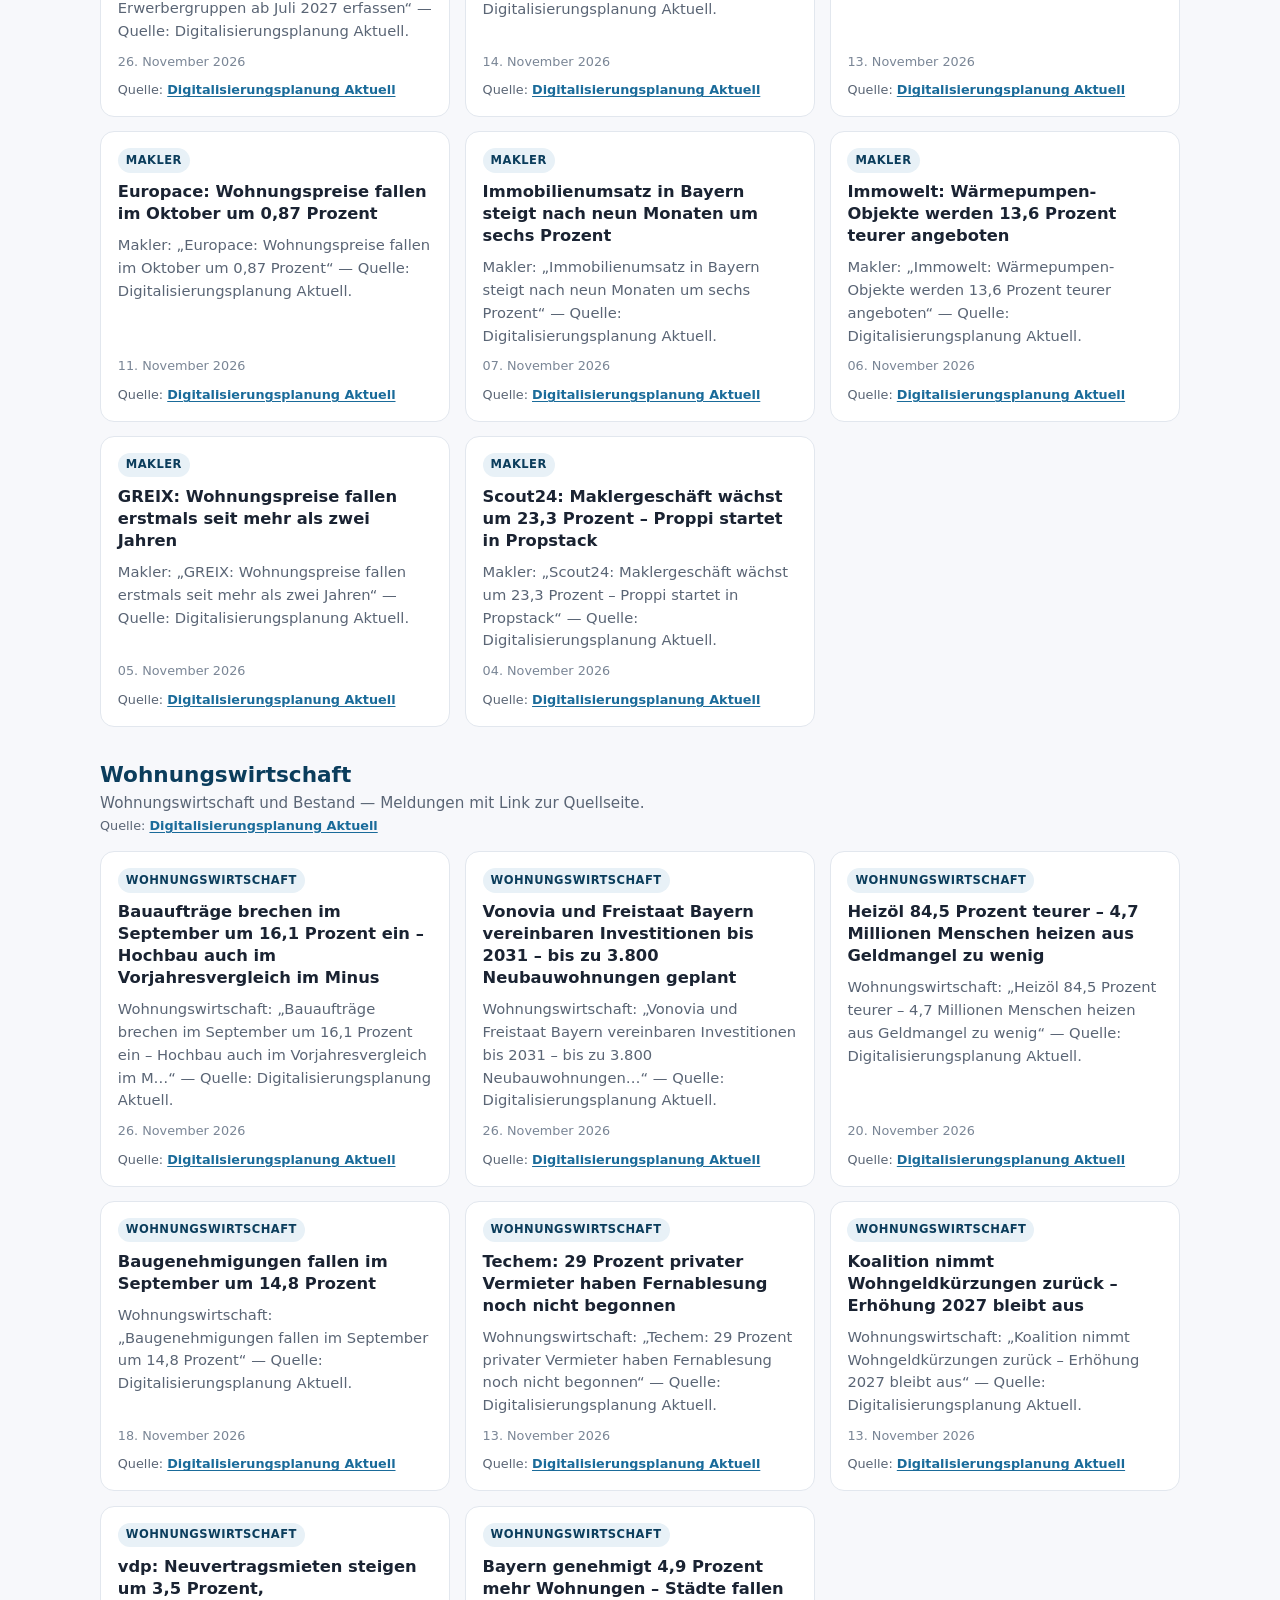
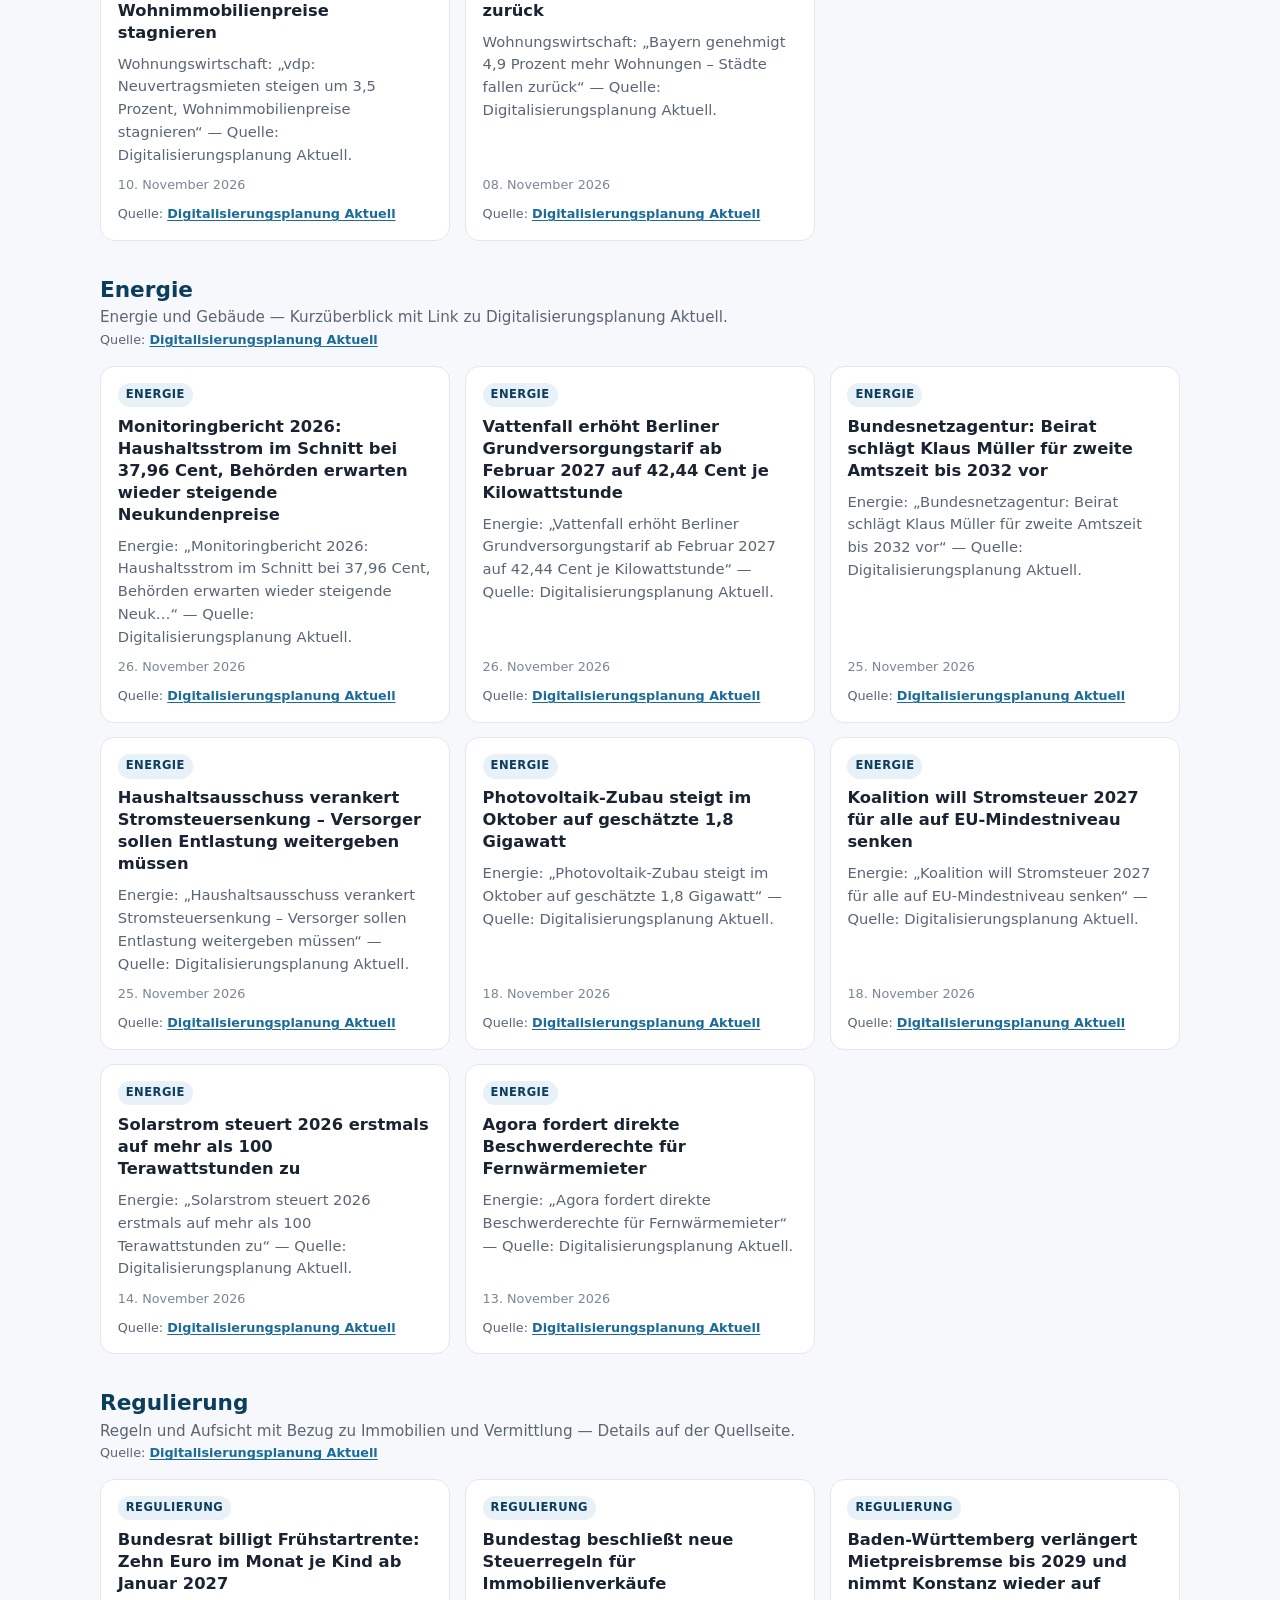
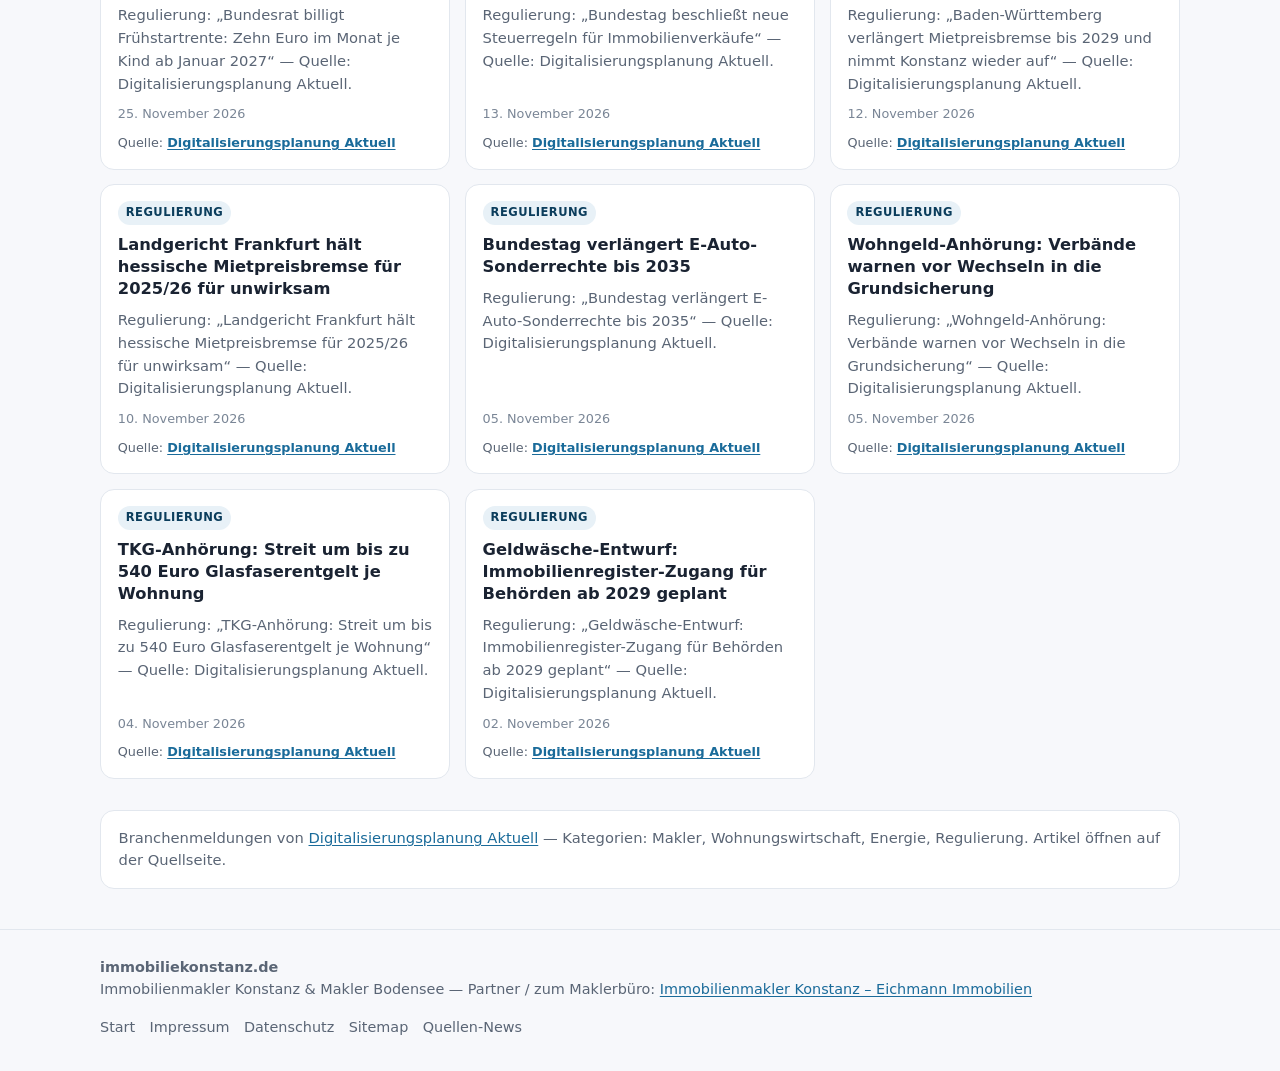
==== commit 36b06002: "chore(news): refresh aggregated Branchennews" ====
--- a/index.html
+++ b/index.html
@@ -250,7 +250,7 @@
       </div>
 
 <!-- NEWS:START -->
-<!-- generated: 2026-11-26T04:14:14.489Z -->
+<!-- generated: 2026-11-27T04:14:09.733Z -->
 <section class="section" id="news-makler" data-category="Makler">
   <div class="section-head">
     <div>
@@ -261,6 +261,13 @@
   </div>
   <div class="cards"><article class="card">
   <span class="tag">Makler</span>
+  <h3><a href="https://aktuell.digitalisierungsplanung.de/artikel/grunderwerbsteuer-share-deals-referentenentwurf/" rel="noopener noreferrer">Grunderwerbsteuer: Finanzministerium will Share Deals über Erwerbergruppen ab Juli 2027 erfassen</a></h3>
+  <p class="summary">Makler: „Grunderwerbsteuer: Finanzministerium will Share Deals über Erwerbergruppen ab Juli 2027 erfassen“ — Quelle: Digitalisierungsplanung Aktuell.</p>
+  <p class="date">26. November 2026</p>
+  <p class="source">Quelle: <a href="https://aktuell.digitalisierungsplanung.de/" rel="noopener noreferrer">Digitalisierungsplanung Aktuell</a></p>
+</article>
+<article class="card">
+  <span class="tag">Makler</span>
   <h3><a href="https://aktuell.digitalisierungsplanung.de/artikel/premiumimmobilien-top7-q3-2026/" rel="noopener noreferrer">Premiumwohnungen in den Top-7-Städten werden 7,6 Prozent günstiger angeboten</a></h3>
   <p class="summary">Makler: „Premiumwohnungen in den Top-7-Städten werden 7,6 Prozent günstiger angeboten“ — Quelle: Digitalisierungsplanung Aktuell.</p>
   <p class="date">14. November 2026</p>
@@ -306,13 +313,6 @@
   <h3><a href="https://aktuell.digitalisierungsplanung.de/artikel/scout24-proppi-maklergeschaeft-q3-2026/" rel="noopener noreferrer">Scout24: Maklergeschäft wächst um 23,3 Prozent – Proppi startet in Propstack</a></h3>
   <p class="summary">Makler: „Scout24: Maklergeschäft wächst um 23,3 Prozent – Proppi startet in Propstack“ — Quelle: Digitalisierungsplanung Aktuell.</p>
   <p class="date">04. November 2026</p>
-  <p class="source">Quelle: <a href="https://aktuell.digitalisierungsplanung.de/" rel="noopener noreferrer">Digitalisierungsplanung Aktuell</a></p>
-</article>
-<article class="card">
-  <span class="tag">Makler</span>
-  <h3><a href="https://aktuell.digitalisierungsplanung.de/artikel/tsc-gesundheitsimmobilie-stuttgart-feuerbach/" rel="noopener noreferrer">TSC kauft Gesundheitsimmobilie mit rund 13.000 Quadratmetern in Stuttgart-Feuerbach</a></h3>
-  <p class="summary">Makler: „TSC kauft Gesundheitsimmobilie mit rund 13.000 Quadratmetern in Stuttgart-Feuerbach“ — Quelle: Digitalisierungsplanung Aktuell.</p>
-  <p class="date">31. Oktober 2026</p>
   <p class="source">Quelle: <a href="https://aktuell.digitalisierungsplanung.de/" rel="noopener noreferrer">Digitalisierungsplanung Aktuell</a></p>
 </article></div>
 </section>
@@ -326,6 +326,20 @@
   </div>
   <div class="cards"><article class="card">
   <span class="tag">Wohnungswirtschaft</span>
+  <h3><a href="https://aktuell.digitalisierungsplanung.de/artikel/bauauftragseingang-september-2026/" rel="noopener noreferrer">Bauaufträge brechen im September um 16,1 Prozent ein – Hochbau auch im Vorjahresvergleich im Minus</a></h3>
+  <p class="summary">Wohnungswirtschaft: „Bauaufträge brechen im September um 16,1 Prozent ein – Hochbau auch im Vorjahresvergleich im M…“ — Quelle: Digitalisierungsplanung Aktuell.</p>
+  <p class="date">26. November 2026</p>
+  <p class="source">Quelle: <a href="https://aktuell.digitalisierungsplanung.de/" rel="noopener noreferrer">Digitalisierungsplanung Aktuell</a></p>
+</article>
+<article class="card">
+  <span class="tag">Wohnungswirtschaft</span>
+  <h3><a href="https://aktuell.digitalisierungsplanung.de/artikel/vonovia-bayern-absichtserklaerung-2031/" rel="noopener noreferrer">Vonovia und Freistaat Bayern vereinbaren Investitionen bis 2031 – bis zu 3.800 Neubauwohnungen geplant</a></h3>
+  <p class="summary">Wohnungswirtschaft: „Vonovia und Freistaat Bayern vereinbaren Investitionen bis 2031 – bis zu 3.800 Neubauwohnungen…“ — Quelle: Digitalisierungsplanung Aktuell.</p>
+  <p class="date">26. November 2026</p>
+  <p class="source">Quelle: <a href="https://aktuell.digitalisierungsplanung.de/" rel="noopener noreferrer">Digitalisierungsplanung Aktuell</a></p>
+</article>
+<article class="card">
+  <span class="tag">Wohnungswirtschaft</span>
   <h3><a href="https://aktuell.digitalisierungsplanung.de/artikel/heizoel-preise-energiearmut-destatis/" rel="noopener noreferrer">Heizöl 84,5 Prozent teurer – 4,7 Millionen Menschen heizen aus Geldmangel zu wenig</a></h3>
   <p class="summary">Wohnungswirtschaft: „Heizöl 84,5 Prozent teurer – 4,7 Millionen Menschen heizen aus Geldmangel zu wenig“ — Quelle: Digitalisierungsplanung Aktuell.</p>
   <p class="date">20. November 2026</p>
@@ -364,20 +378,6 @@
   <h3><a href="https://aktuell.digitalisierungsplanung.de/artikel/bayern-baugenehmigungen-q3-2026/" rel="noopener noreferrer">Bayern genehmigt 4,9 Prozent mehr Wohnungen – Städte fallen zurück</a></h3>
   <p class="summary">Wohnungswirtschaft: „Bayern genehmigt 4,9 Prozent mehr Wohnungen – Städte fallen zurück“ — Quelle: Digitalisierungsplanung Aktuell.</p>
   <p class="date">08. November 2026</p>
-  <p class="source">Quelle: <a href="https://aktuell.digitalisierungsplanung.de/" rel="noopener noreferrer">Digitalisierungsplanung Aktuell</a></p>
-</article>
-<article class="card">
-  <span class="tag">Wohnungswirtschaft</span>
-  <h3><a href="https://aktuell.digitalisierungsplanung.de/artikel/gdw-ifeu-beg-mehrfamilienhaus-foerderung/" rel="noopener noreferrer">BEG-Studie: Förderbasis für Mehrfamilienhäuser sinkt deutlich</a></h3>
-  <p class="summary">Wohnungswirtschaft: „BEG-Studie: Förderbasis für Mehrfamilienhäuser sinkt deutlich“ — Quelle: Digitalisierungsplanung Aktuell.</p>
-  <p class="date">06. November 2026</p>
-  <p class="source">Quelle: <a href="https://aktuell.digitalisierungsplanung.de/" rel="noopener noreferrer">Digitalisierungsplanung Aktuell</a></p>
-</article>
-<article class="card">
-  <span class="tag">Wohnungswirtschaft</span>
-  <h3><a href="https://aktuell.digitalisierungsplanung.de/artikel/gdw-bauturbo-jahresbilanz-acht-prozent/" rel="noopener noreferrer">Bauturbo: Nur acht Prozent der GdW-Unternehmen melden einen konkreten Einsatz</a></h3>
-  <p class="summary">Wohnungswirtschaft: „Bauturbo: Nur acht Prozent der GdW-Unternehmen melden einen konkreten Einsatz“ — Quelle: Digitalisierungsplanung Aktuell.</p>
-  <p class="date">04. November 2026</p>
   <p class="source">Quelle: <a href="https://aktuell.digitalisierungsplanung.de/" rel="noopener noreferrer">Digitalisierungsplanung Aktuell</a></p>
 </article></div>
 </section>
@@ -391,6 +391,20 @@
   </div>
   <div class="cards"><article class="card">
   <span class="tag">Energie</span>
+  <h3><a href="https://aktuell.digitalisierungsplanung.de/artikel/monitoringbericht-2026-energiemaerkte/" rel="noopener noreferrer">Monitoringbericht 2026: Haushaltsstrom im Schnitt bei 37,96 Cent, Behörden erwarten wieder steigende Neukundenpreise</a></h3>
+  <p class="summary">Energie: „Monitoringbericht 2026: Haushaltsstrom im Schnitt bei 37,96 Cent, Behörden erwarten wieder steigende Neuk…“ — Quelle: Digitalisierungsplanung Aktuell.</p>
+  <p class="date">26. November 2026</p>
+  <p class="source">Quelle: <a href="https://aktuell.digitalisierungsplanung.de/" rel="noopener noreferrer">Digitalisierungsplanung Aktuell</a></p>
+</article>
+<article class="card">
+  <span class="tag">Energie</span>
+  <h3><a href="https://aktuell.digitalisierungsplanung.de/artikel/vattenfall-berlin-grundversorgung-strompreis-2027/" rel="noopener noreferrer">Vattenfall erhöht Berliner Grundversorgungstarif ab Februar 2027 auf 42,44 Cent je Kilowattstunde</a></h3>
+  <p class="summary">Energie: „Vattenfall erhöht Berliner Grundversorgungstarif ab Februar 2027 auf 42,44 Cent je Kilowattstunde“ — Quelle: Digitalisierungsplanung Aktuell.</p>
+  <p class="date">26. November 2026</p>
+  <p class="source">Quelle: <a href="https://aktuell.digitalisierungsplanung.de/" rel="noopener noreferrer">Digitalisierungsplanung Aktuell</a></p>
+</article>
+<article class="card">
+  <span class="tag">Energie</span>
   <h3><a href="https://aktuell.digitalisierungsplanung.de/artikel/bundesnetzagentur-klaus-mueller-zweite-amtszeit/" rel="noopener noreferrer">Bundesnetzagentur: Beirat schlägt Klaus Müller für zweite Amtszeit bis 2032 vor</a></h3>
   <p class="summary">Energie: „Bundesnetzagentur: Beirat schlägt Klaus Müller für zweite Amtszeit bis 2032 vor“ — Quelle: Digitalisierungsplanung Aktuell.</p>
   <p class="date">25. November 2026</p>
@@ -429,20 +443,6 @@
   <h3><a href="https://aktuell.digitalisierungsplanung.de/artikel/agora-waermenetzpaket-mieterschutz/" rel="noopener noreferrer">Agora fordert direkte Beschwerderechte für Fernwärmemieter</a></h3>
   <p class="summary">Energie: „Agora fordert direkte Beschwerderechte für Fernwärmemieter“ — Quelle: Digitalisierungsplanung Aktuell.</p>
   <p class="date">13. November 2026</p>
-  <p class="source">Quelle: <a href="https://aktuell.digitalisierungsplanung.de/" rel="noopener noreferrer">Digitalisierungsplanung Aktuell</a></p>
-</article>
-<article class="card">
-  <span class="tag">Energie</span>
-  <h3><a href="https://aktuell.digitalisierungsplanung.de/artikel/bundestag-netzkostenzuschuss-2027-2029/" rel="noopener noreferrer">Bundestag beschließt 5,525 Milliarden Euro Netzkostenzuschuss pro Jahr</a></h3>
-  <p class="summary">Energie: „Bundestag beschließt 5,525 Milliarden Euro Netzkostenzuschuss pro Jahr“ — Quelle: Digitalisierungsplanung Aktuell.</p>
-  <p class="date">13. November 2026</p>
-  <p class="source">Quelle: <a href="https://aktuell.digitalisierungsplanung.de/" rel="noopener noreferrer">Digitalisierungsplanung Aktuell</a></p>
-</article>
-<article class="card">
-  <span class="tag">Energie</span>
-  <h3><a href="https://aktuell.digitalisierungsplanung.de/artikel/strategische-gasreserve-kabinettsbeschluss/" rel="noopener noreferrer">Bundeskabinett beschließt strategische Gasreserve mit 24 Terawattstunden</a></h3>
-  <p class="summary">Energie: „Bundeskabinett beschließt strategische Gasreserve mit 24 Terawattstunden“ — Quelle: Digitalisierungsplanung Aktuell.</p>
-  <p class="date">12. November 2026</p>
   <p class="source">Quelle: <a href="https://aktuell.digitalisierungsplanung.de/" rel="noopener noreferrer">Digitalisierungsplanung Aktuell</a></p>
 </article></div>
 </section>
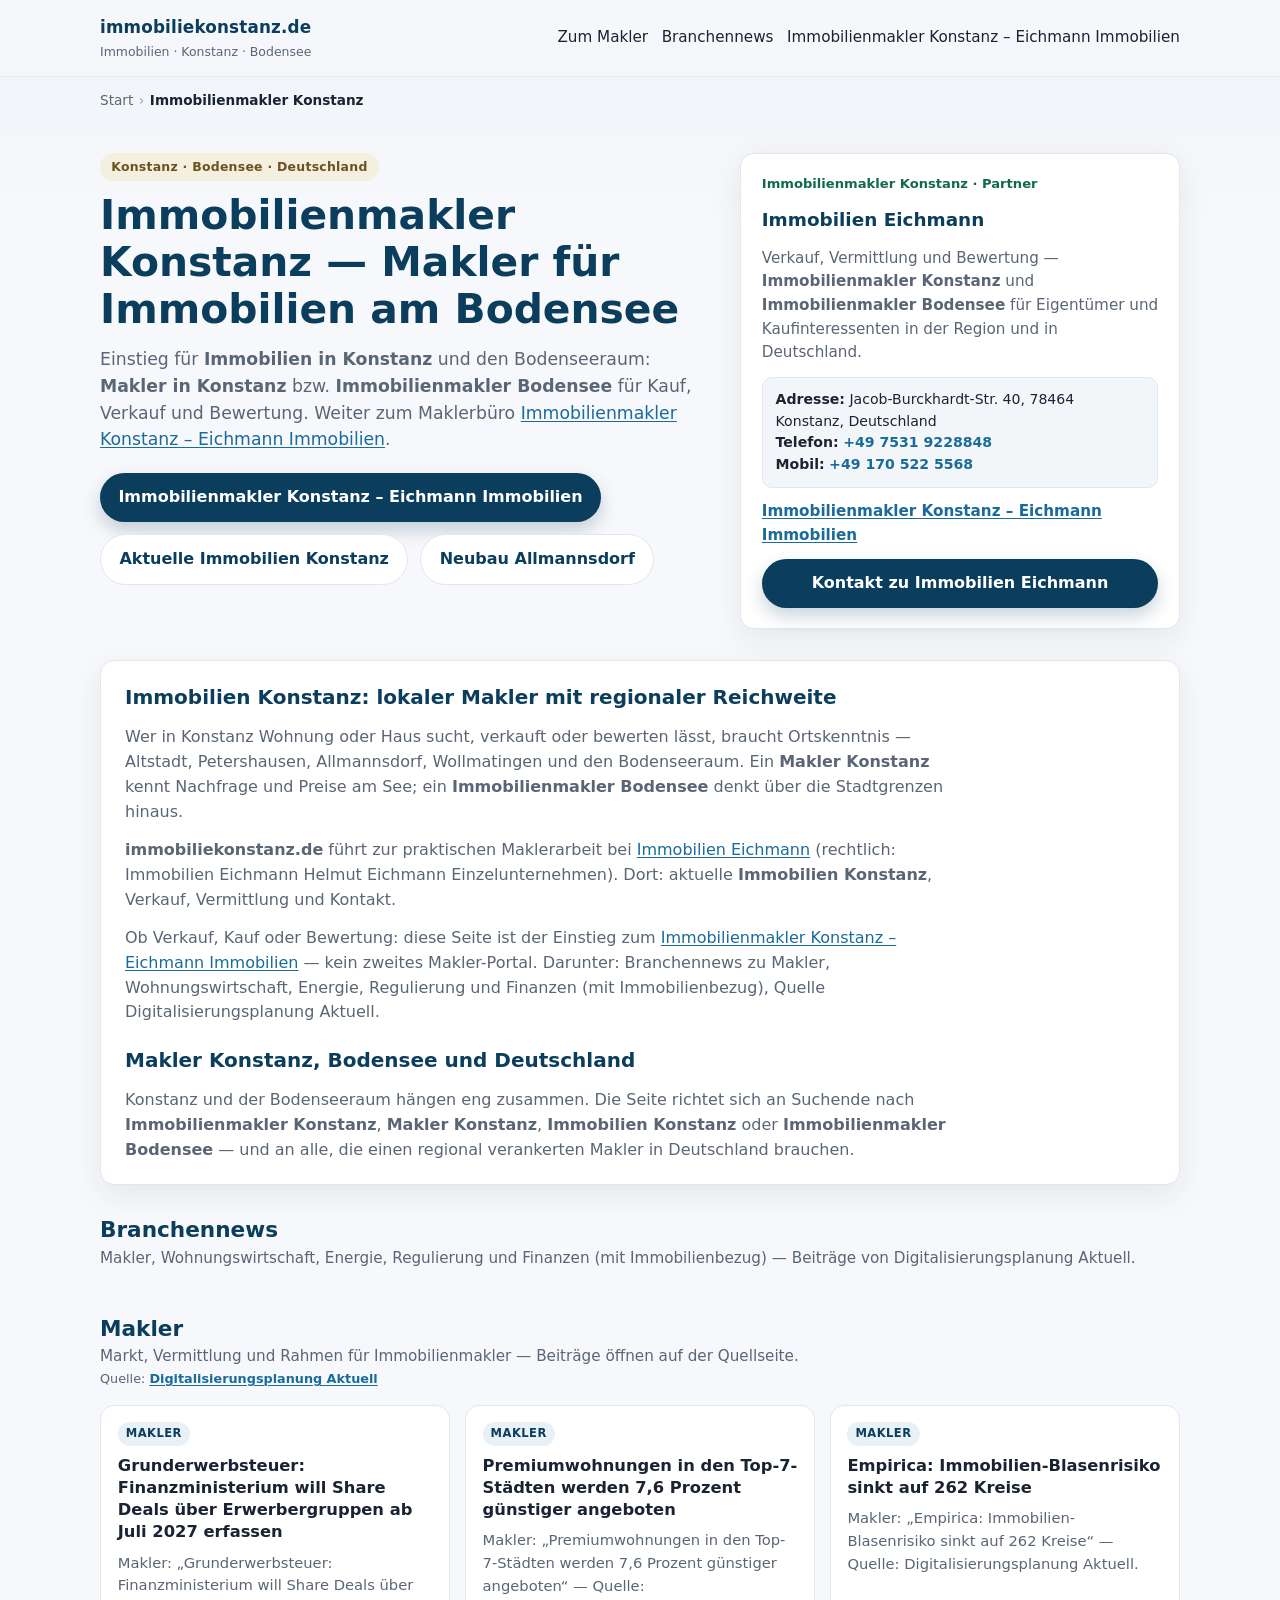
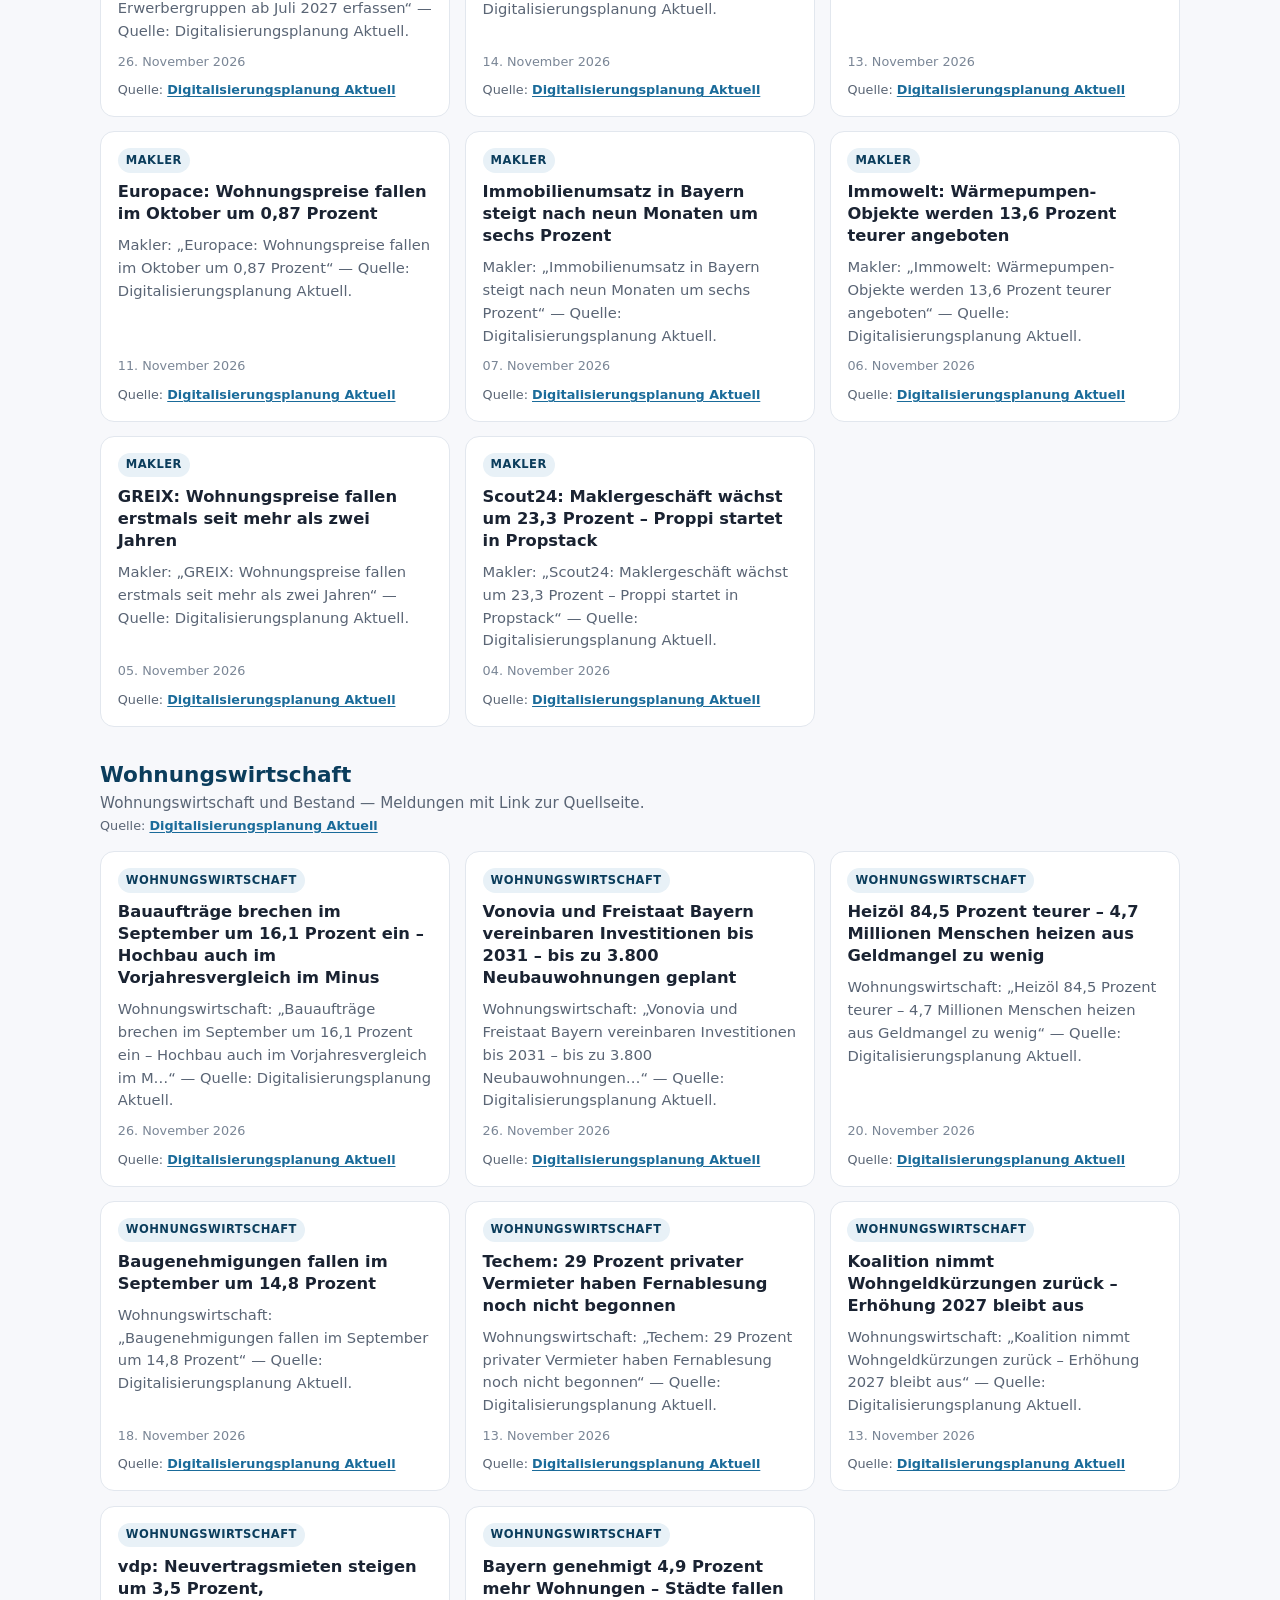
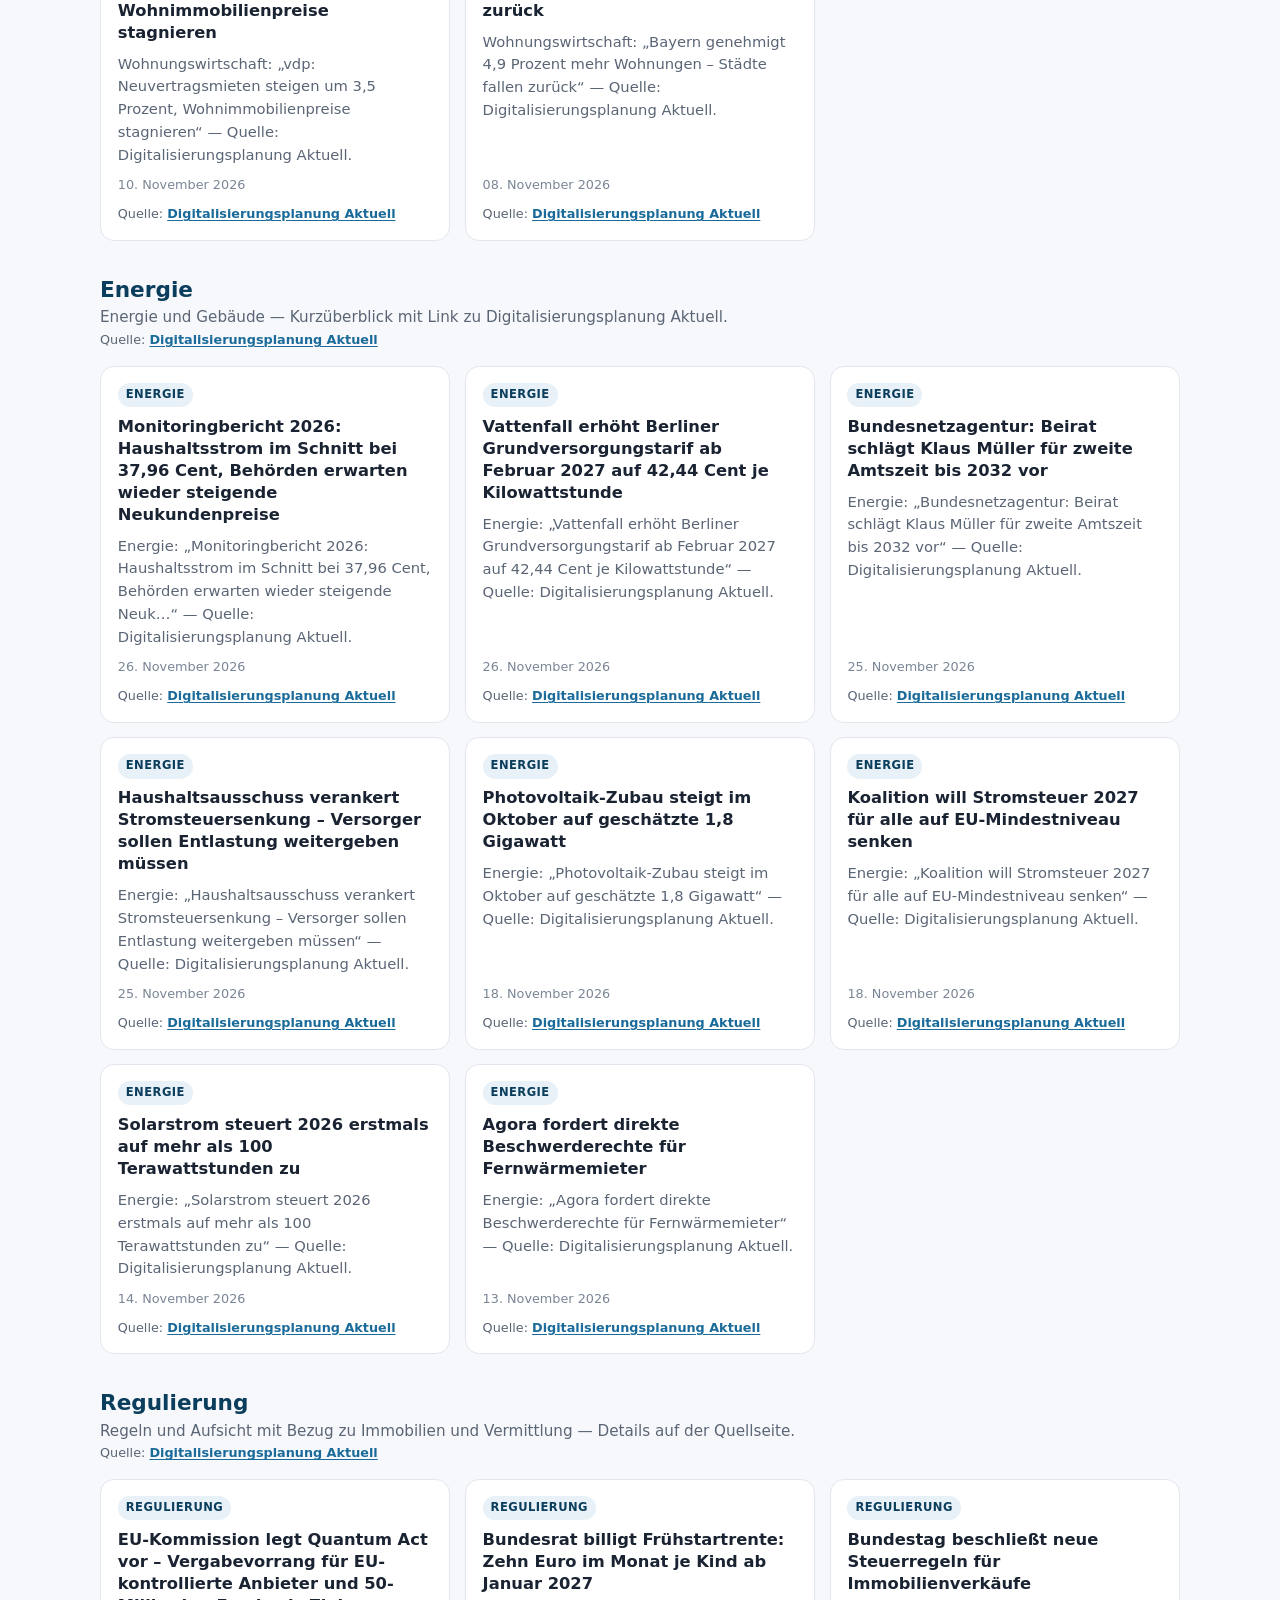
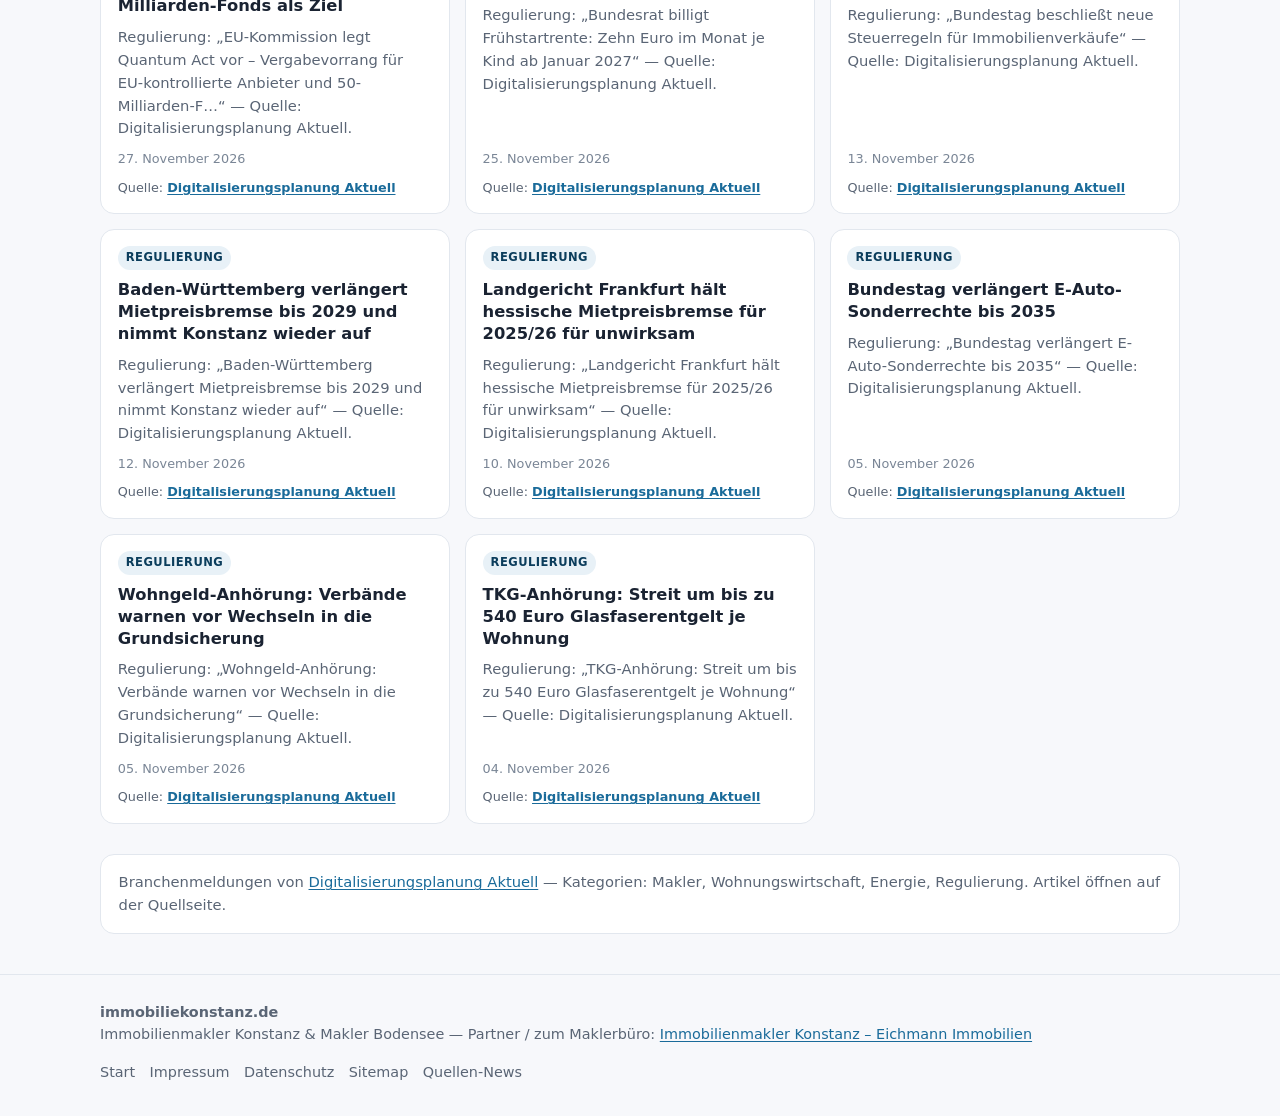
==== commit 63b59f3b: "chore(news): refresh aggregated Branchennews" ====
--- a/index.html
+++ b/index.html
@@ -250,7 +250,7 @@
       </div>
 
 <!-- NEWS:START -->
-<!-- generated: 2026-11-27T04:14:09.733Z -->
+<!-- generated: 2026-11-28T04:13:33.709Z -->
 <section class="section" id="news-makler" data-category="Makler">
   <div class="section-head">
     <div>
@@ -456,6 +456,13 @@
   </div>
   <div class="cards"><article class="card">
   <span class="tag">Regulierung</span>
+  <h3><a href="https://aktuell.digitalisierungsplanung.de/artikel/eu-quantum-act-sovereign-tech-equity-fund/" rel="noopener noreferrer">EU-Kommission legt Quantum Act vor – Vergabevorrang für EU-kontrollierte Anbieter und 50-Milliarden-Fonds als Ziel</a></h3>
+  <p class="summary">Regulierung: „EU-Kommission legt Quantum Act vor – Vergabevorrang für EU-kontrollierte Anbieter und 50-Milliarden-F…“ — Quelle: Digitalisierungsplanung Aktuell.</p>
+  <p class="date">27. November 2026</p>
+  <p class="source">Quelle: <a href="https://aktuell.digitalisierungsplanung.de/" rel="noopener noreferrer">Digitalisierungsplanung Aktuell</a></p>
+</article>
+<article class="card">
+  <span class="tag">Regulierung</span>
   <h3><a href="https://aktuell.digitalisierungsplanung.de/artikel/fruehstartrente-bundesrat-zustimmung/" rel="noopener noreferrer">Bundesrat billigt Frühstartrente: Zehn Euro im Monat je Kind ab Januar 2027</a></h3>
   <p class="summary">Regulierung: „Bundesrat billigt Frühstartrente: Zehn Euro im Monat je Kind ab Januar 2027“ — Quelle: Digitalisierungsplanung Aktuell.</p>
   <p class="date">25. November 2026</p>
@@ -501,13 +508,6 @@
   <h3><a href="https://aktuell.digitalisierungsplanung.de/artikel/tkg-anhoerung-glasfaserentgelt-540-euro/" rel="noopener noreferrer">TKG-Anhörung: Streit um bis zu 540 Euro Glasfaserentgelt je Wohnung</a></h3>
   <p class="summary">Regulierung: „TKG-Anhörung: Streit um bis zu 540 Euro Glasfaserentgelt je Wohnung“ — Quelle: Digitalisierungsplanung Aktuell.</p>
   <p class="date">04. November 2026</p>
-  <p class="source">Quelle: <a href="https://aktuell.digitalisierungsplanung.de/" rel="noopener noreferrer">Digitalisierungsplanung Aktuell</a></p>
-</article>
-<article class="card">
-  <span class="tag">Regulierung</span>
-  <h3><a href="https://aktuell.digitalisierungsplanung.de/artikel/geldwaesche-referentenentwurf-immobilienzugang-2029/" rel="noopener noreferrer">Geldwäsche-Entwurf: Immobilienregister-Zugang für Behörden ab 2029 geplant</a></h3>
-  <p class="summary">Regulierung: „Geldwäsche-Entwurf: Immobilienregister-Zugang für Behörden ab 2029 geplant“ — Quelle: Digitalisierungsplanung Aktuell.</p>
-  <p class="date">02. November 2026</p>
   <p class="source">Quelle: <a href="https://aktuell.digitalisierungsplanung.de/" rel="noopener noreferrer">Digitalisierungsplanung Aktuell</a></p>
 </article></div>
 </section>
